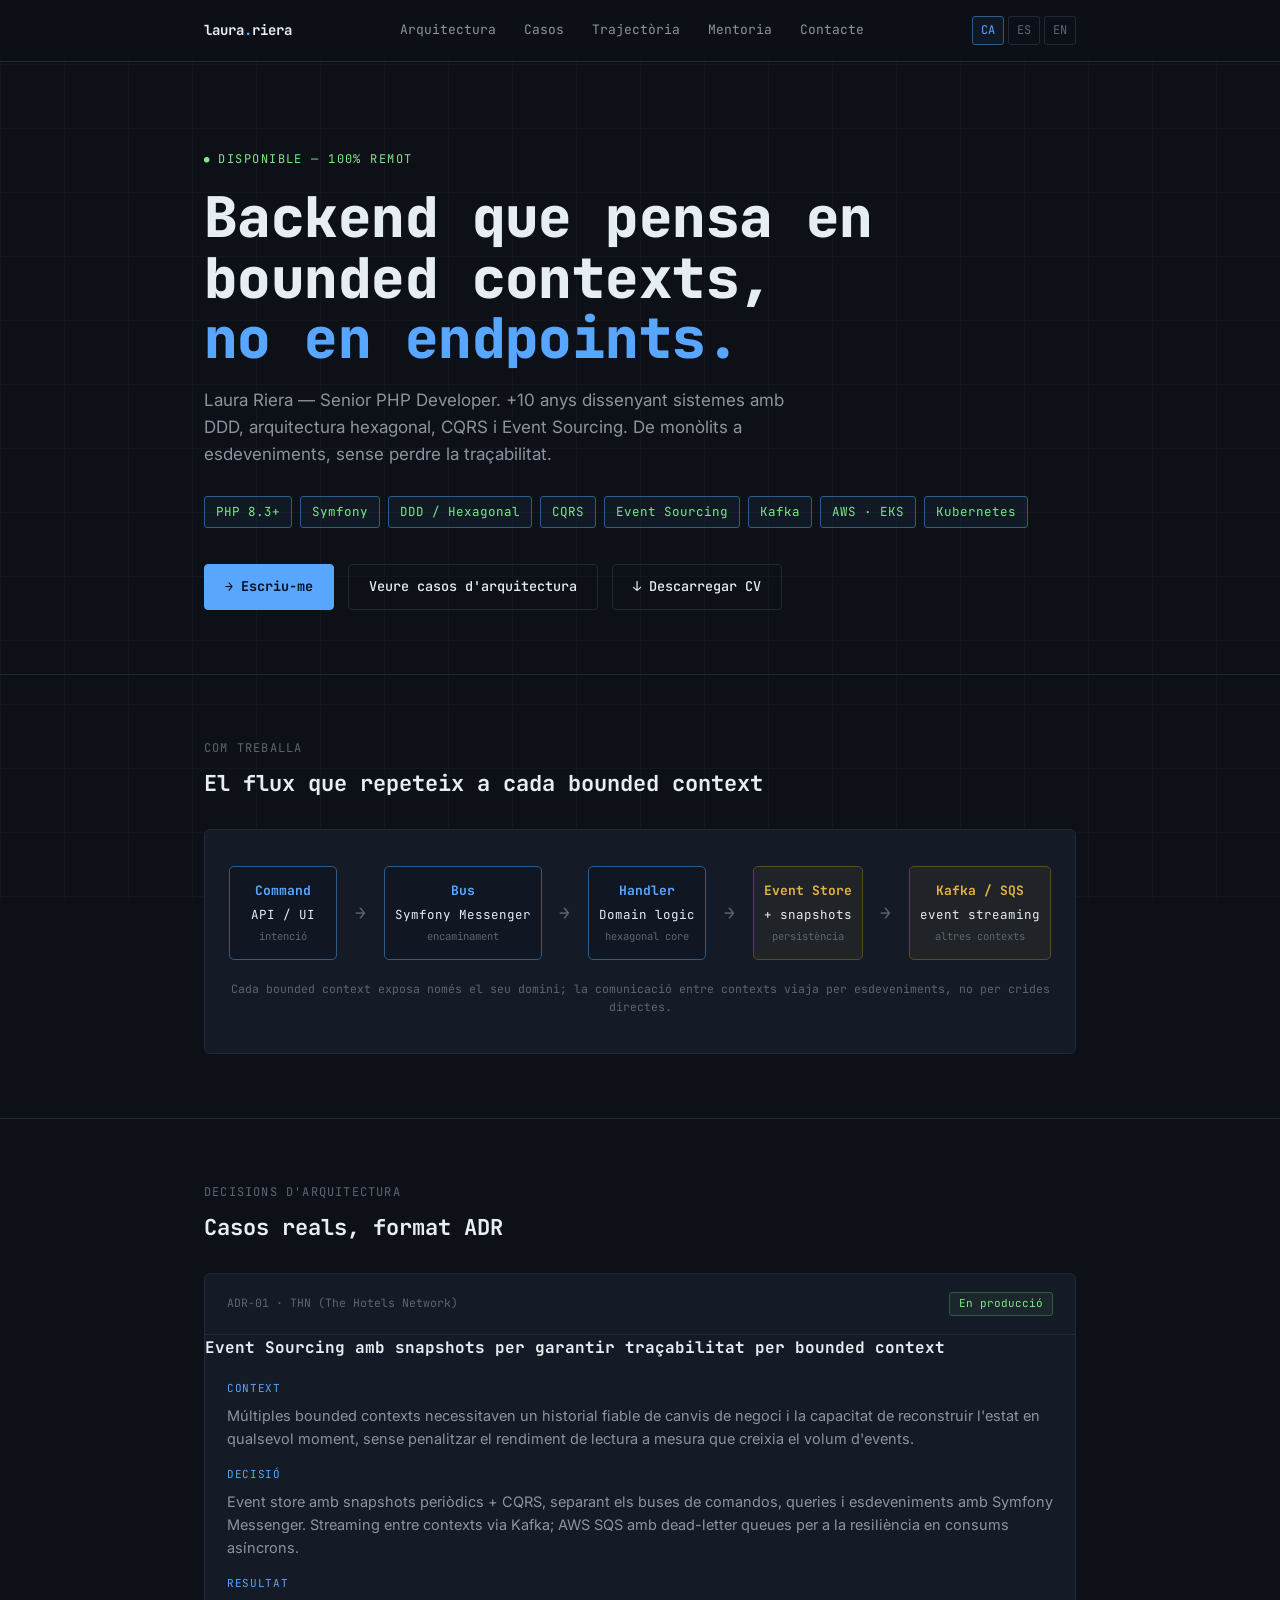
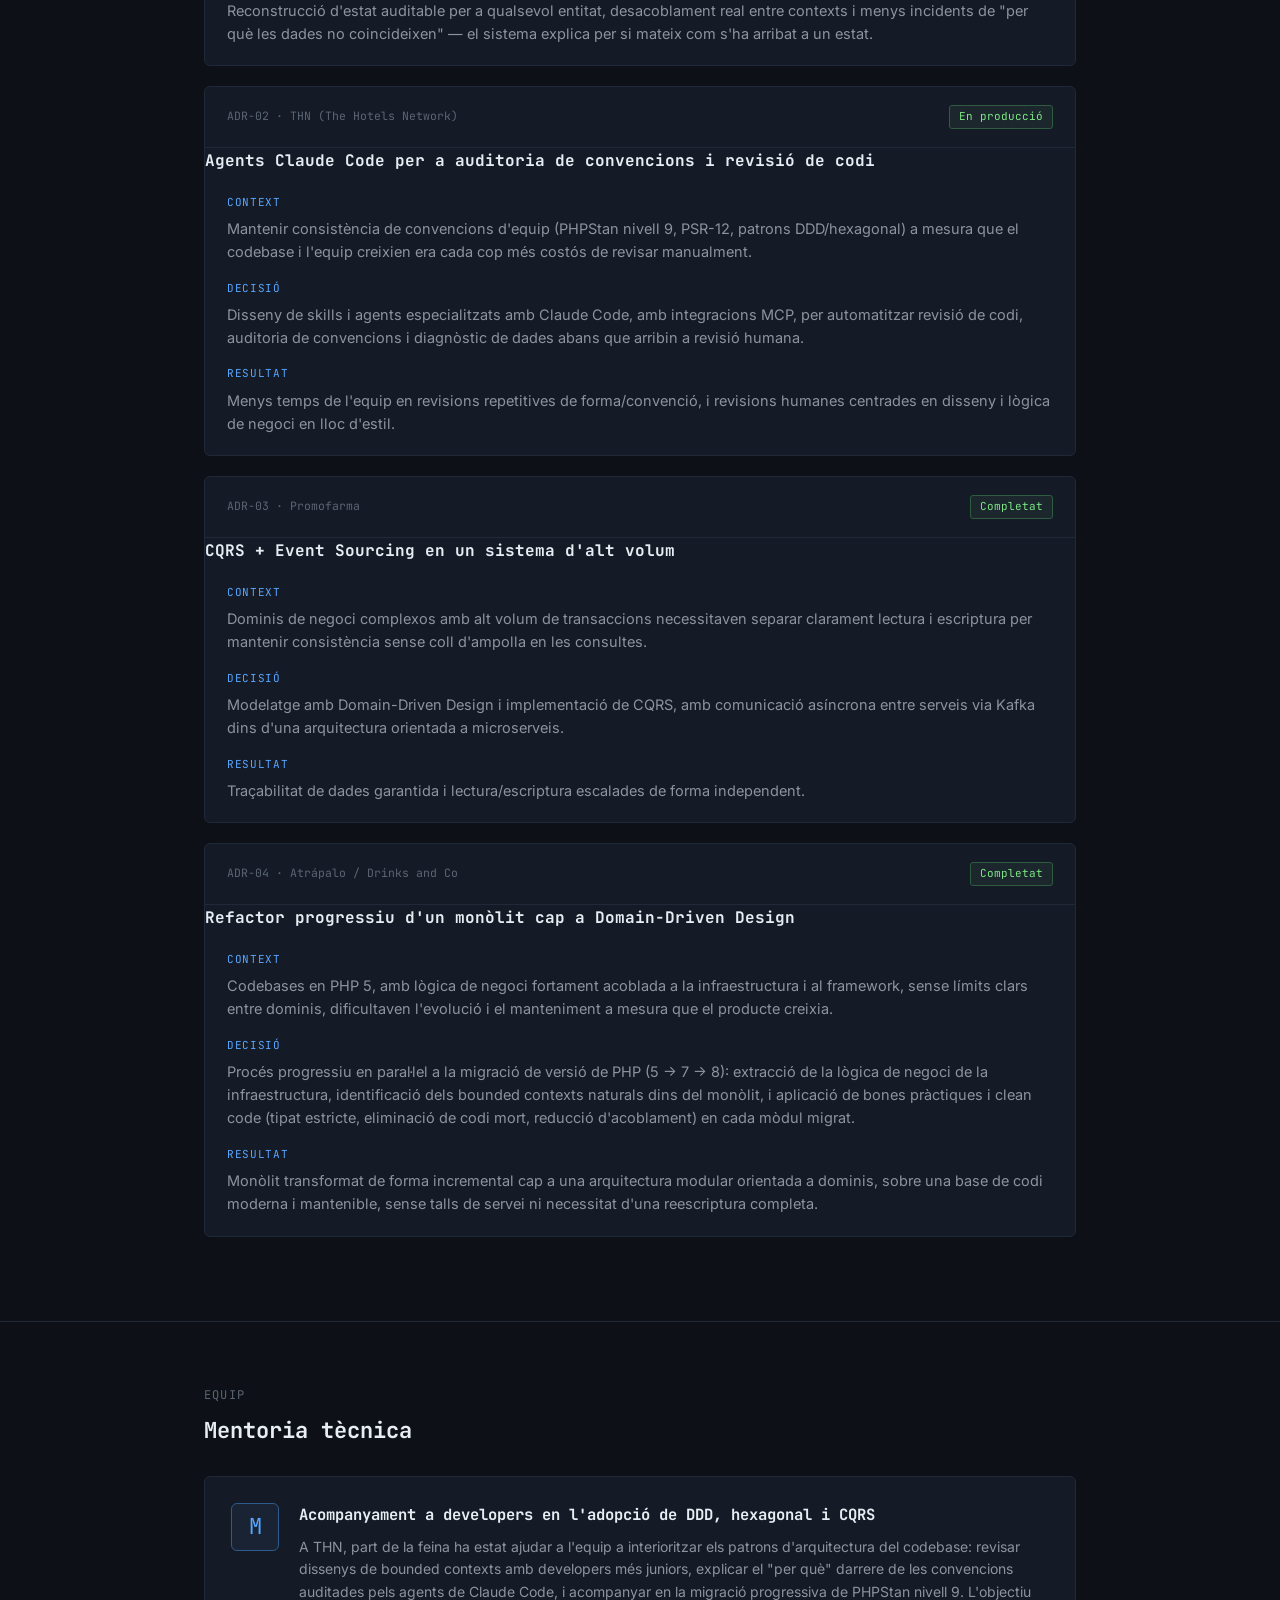
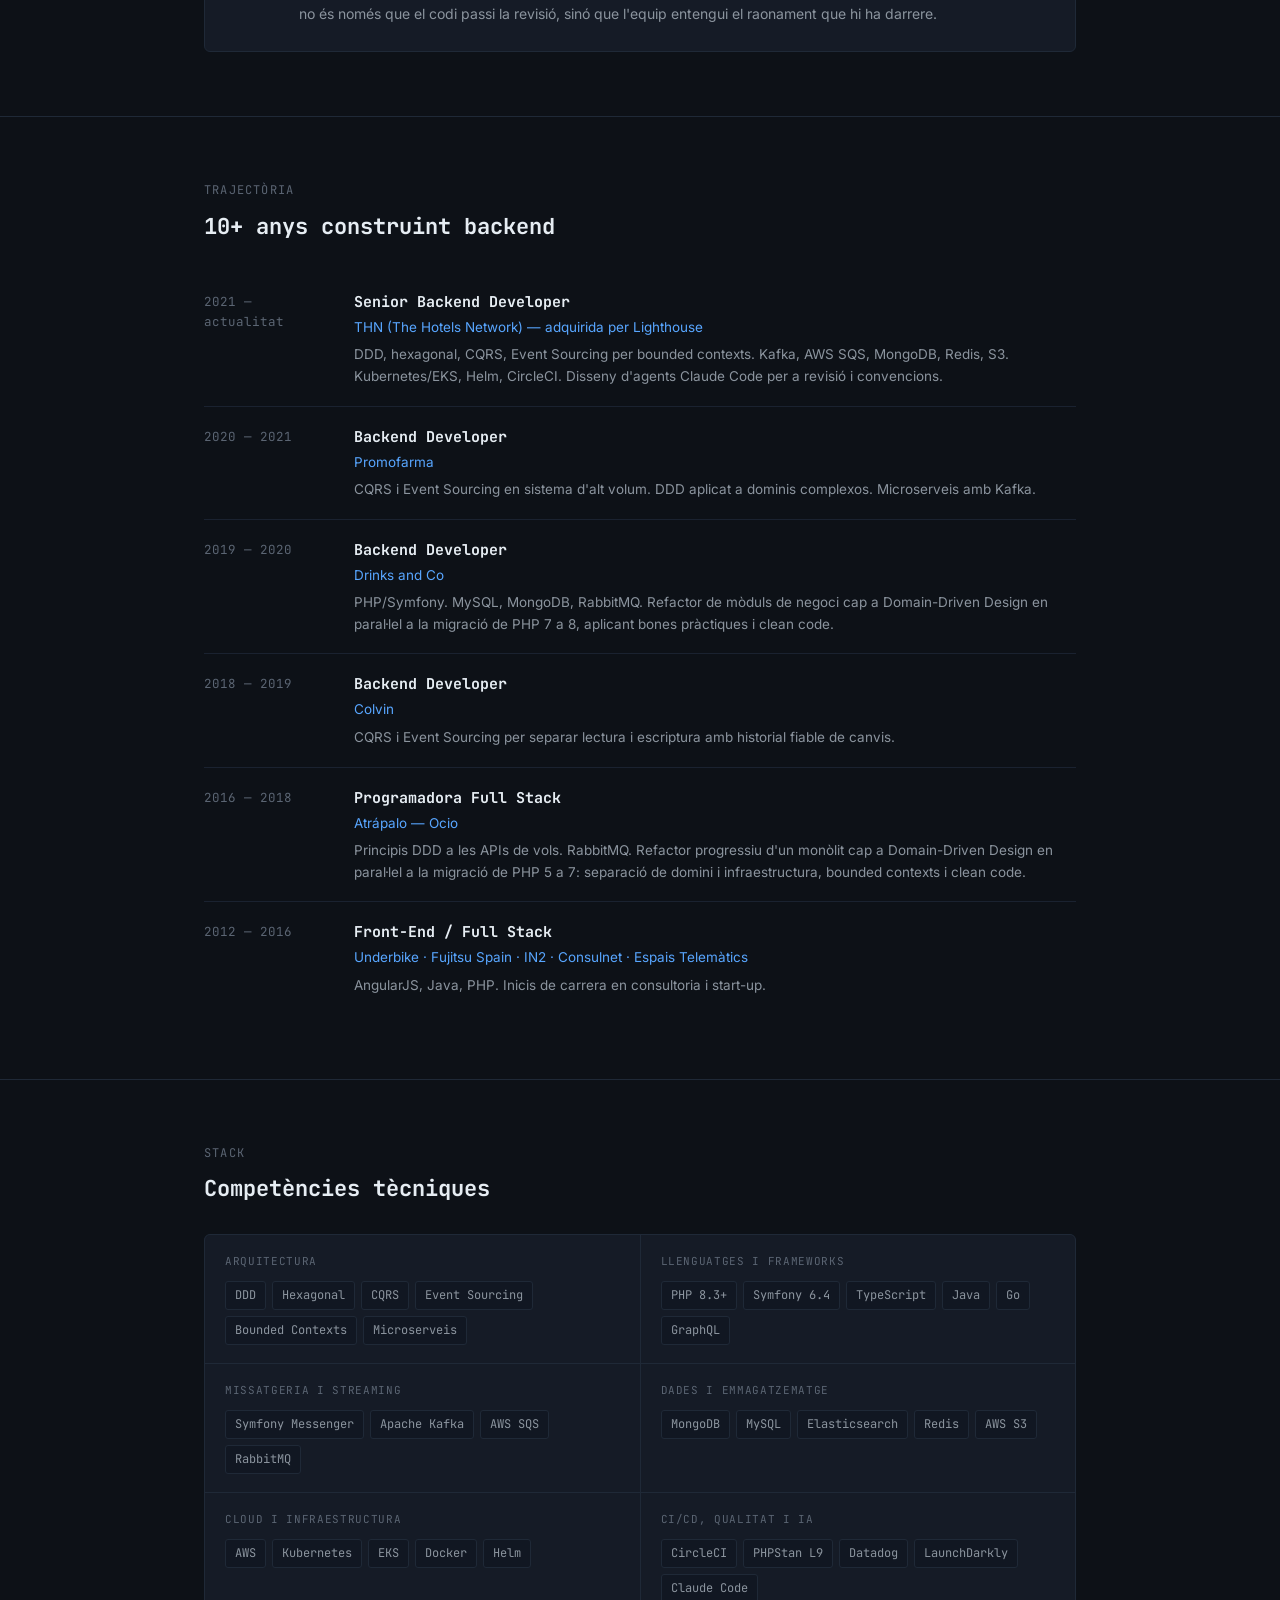
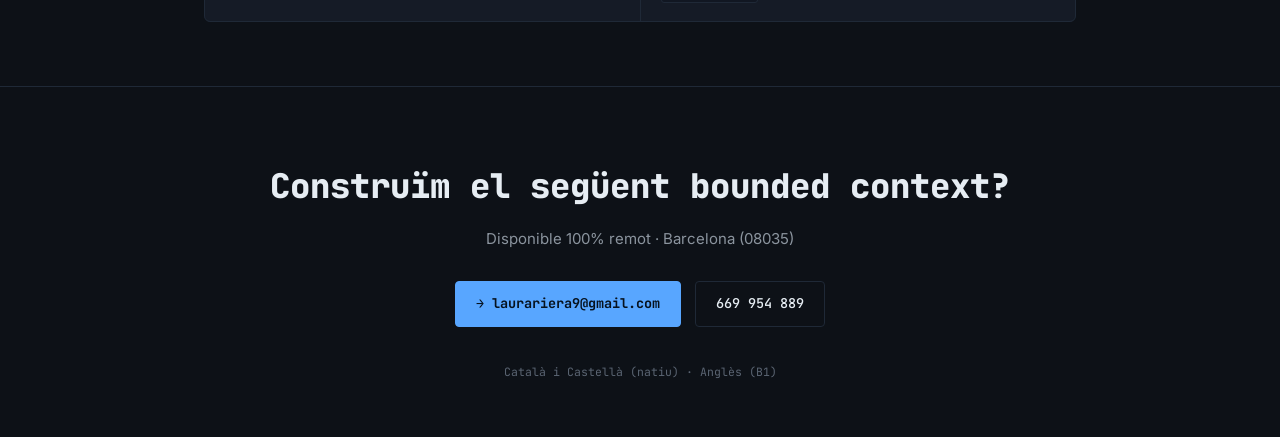
==== ca.html @ b9616c14 "feat(i18n): set English as default language - Add ca.html for the Catalan version - index.html now r" ====
<!DOCTYPE html>
<html lang="ca">
<head>
<meta charset="UTF-8">
<meta name="viewport" content="width=device-width, initial-scale=1.0">
<title>Laura Riera — Senior Backend Developer</title>
<link rel="preconnect" href="https://fonts.googleapis.com">
<link rel="preconnect" href="https://fonts.gstatic.com" crossorigin>
<link href="https://fonts.googleapis.com/css2?family=JetBrains+Mono:wght@400;500;700;800&family=Inter:wght@400;500;600;700&display=swap" rel="stylesheet">
<style>
  :root{
    --bg:#0D1117;
    --bg-raised:#111722;
    --bg-card:#151B26;
    --line:#1F2937;
    --line-soft:#1A2230;
    --text:#E6EDF3;
    --text-dim:#8B949E;
    --text-faint:#5B6573;
    --accent:#58A6FF;
    --accent-dim:#2D5C8C;
    --ok:#7EE787;
    --amber:#E3B341;
    --mono: 'JetBrains Mono', monospace;
    --sans: 'Inter', sans-serif;
  }

  *{box-sizing:border-box; margin:0; padding:0;}
  html{scroll-behavior:smooth;}

  body{
    background:var(--bg);
    color:var(--text);
    font-family:var(--sans);
    line-height:1.6;
    -webkit-font-smoothing:antialiased;
  }

  body::before{
    content:"";
    position:fixed; inset:0;
    background-image:
      linear-gradient(var(--line-soft) 1px, transparent 1px),
      linear-gradient(90deg, var(--line-soft) 1px, transparent 1px);
    background-size: 64px 64px;
    opacity:0.35;
    pointer-events:none;
    z-index:0;
  }

  .wrap{max-width:920px; margin:0 auto; padding:0 24px; position:relative; z-index:1;}

  a{color:var(--accent); text-decoration:none;}
  a:hover{text-decoration:underline;}
  a:focus-visible, button:focus-visible{outline:2px solid var(--accent); outline-offset:3px;}

  /* ---------- NAV ---------- */
  nav{
    position:sticky; top:0; z-index:50;
    background:rgba(13,17,23,0.85);
    backdrop-filter:blur(10px);
    border-bottom:1px solid var(--line);
  }
  nav .wrap{display:flex; align-items:center; justify-content:space-between; padding:16px 24px;}
  .nav-logo{font-family:var(--mono); font-weight:700; font-size:14px; color:var(--text);}
  .nav-logo span{color:var(--accent);}
  .nav-links{display:flex; gap:28px; font-family:var(--mono); font-size:13px; color:var(--text-dim);}
  .nav-links a{color:var(--text-dim);}
  .nav-links a:hover{color:var(--accent); text-decoration:none;}
  @media (max-width:680px){ .nav-links{display:none;} }

  .lang-switch{display:flex; gap:4px; font-family:var(--mono); font-size:12px;}
  .lang-switch a{
    color:var(--text-faint); padding:4px 8px; border:1px solid var(--line); border-radius:3px;
  }
  .lang-switch a.active{color:var(--accent); border-color:var(--accent-dim); background:rgba(88,166,255,0.06);}
  .lang-switch a:hover{color:var(--accent); text-decoration:none;}

  /* ---------- HERO ---------- */
  header.hero{padding:88px 0 64px; border-bottom:1px solid var(--line);}
  .eyebrow{
    font-family:var(--mono); font-size:12px; letter-spacing:0.12em; text-transform:uppercase;
    color:var(--ok); margin-bottom:18px; display:flex; align-items:center; gap:8px;
  }
  .eyebrow::before{content:"●"; font-size:9px; color:var(--ok);}

  h1{
    font-family:var(--mono); font-weight:800; font-size:clamp(34px,5.5vw,56px);
    line-height:1.08; letter-spacing:-0.01em; color:var(--text); margin-bottom:18px;
  }
  h1 .accent{color:var(--accent);}

  .hero-sub{
    font-size:17px; color:var(--text-dim); max-width:620px; margin-bottom:28px;
  }

  .stack-row{display:flex; flex-wrap:wrap; gap:8px; margin-bottom:36px;}
  .tag{
    font-family:var(--mono); font-size:12.5px; color:var(--ok);
    border:1px solid var(--accent-dim); background:rgba(88,166,255,0.06);
    padding:5px 11px; border-radius:3px;
  }

  .hero-actions{display:flex; gap:14px; flex-wrap:wrap;}
  .btn{
    font-family:var(--mono); font-size:13.5px; font-weight:500;
    padding:11px 20px; border-radius:4px; border:1px solid var(--line);
    color:var(--text); display:inline-flex; align-items:center; gap:8px;
  }
  .btn-primary{background:var(--accent); border-color:var(--accent); color:#06121F; font-weight:700;}
  .btn-primary:hover{background:#7CB8FF; text-decoration:none;}
  .btn:not(.btn-primary):hover{border-color:var(--accent); color:var(--accent); text-decoration:none;}

  /* ---------- ARCHITECTURE DIAGRAM ---------- */
  .diagram-section{padding:64px 0; border-bottom:1px solid var(--line);}
  .section-label{
    font-family:var(--mono); font-size:12px; color:var(--text-faint);
    text-transform:uppercase; letter-spacing:0.1em; margin-bottom:8px;
  }
  .section-title{font-family:var(--mono); font-weight:700; font-size:22px; margin-bottom:28px; color:var(--text);}

  .diagram{
    background:var(--bg-card); border:1px solid var(--line); border-radius:6px;
    padding:36px 24px; overflow-x:auto;
  }
  .flow{
    display:flex; align-items:center; gap:0; min-width:680px; justify-content:space-between;
  }
  .node{
    font-family:var(--mono); font-size:12.5px; text-align:center;
    border:1px solid var(--accent-dim); border-radius:5px;
    padding:14px 10px; min-width:108px; background:var(--bg-raised);
    color:var(--text); position:relative;
  }
  .node strong{display:block; color:var(--accent); font-size:13px; margin-bottom:3px;}
  .node small{display:block; color:var(--text-faint); font-size:10.5px; margin-top:3px;}
  .node.event{border-color:#5C4A1E; background:rgba(227,179,65,0.05);}
  .node.event strong{color:var(--amber);}
  .arrow{color:var(--text-faint); font-family:var(--mono); font-size:18px; padding:0 6px; flex-shrink:0;}
  .diagram-caption{
    font-family:var(--mono); font-size:11.5px; color:var(--text-faint); margin-top:20px; text-align:center;
  }

  /* ---------- ADR (case studies) ---------- */
  .adr-section{padding:64px 0; border-bottom:1px solid var(--line);}
  .adr{
    background:var(--bg-card); border:1px solid var(--line); border-radius:6px;
    margin-bottom:20px; overflow:hidden;
  }
  .adr-head{
    padding:18px 22px; border-bottom:1px solid var(--line);
    display:flex; justify-content:space-between; align-items:baseline; gap:16px; flex-wrap:wrap;
  }
  .adr-id{font-family:var(--mono); font-size:11.5px; color:var(--text-faint);}
  .adr-status{
    font-family:var(--mono); font-size:11px; color:var(--ok);
    border:1px solid #2D5C3F; padding:2px 9px; border-radius:3px; background:rgba(126,231,135,0.06);
  }
  .adr-title{font-family:var(--mono); font-weight:700; font-size:16px; color:var(--text); flex:1; min-width:200px;}
  .adr-body{padding:20px 22px;}
  .adr-field{margin-bottom:16px;}
  .adr-field:last-child{margin-bottom:0;}
  .adr-field-label{
    font-family:var(--mono); font-size:11px; color:var(--accent);
    text-transform:uppercase; letter-spacing:0.06em; margin-bottom:6px;
  }
  .adr-field p{font-size:14.5px; color:var(--text-dim);}

  /* ---------- TRAJECTORY / TIMELINE ---------- */
  .timeline-section{padding:64px 0; border-bottom:1px solid var(--line);}
  .tl-item{
    display:grid; grid-template-columns:130px 1fr; gap:20px;
    padding:18px 0; border-bottom:1px solid var(--line-soft);
  }
  .tl-item:last-child{border-bottom:none;}
  .tl-date{font-family:var(--mono); font-size:12.5px; color:var(--text-faint); padding-top:2px;}
  .tl-role{font-family:var(--mono); font-weight:700; font-size:15px; color:var(--text); margin-bottom:3px;}
  .tl-company{font-size:13.5px; color:var(--accent); margin-bottom:6px;}
  .tl-desc{font-size:13.5px; color:var(--text-dim);}

  /* ---------- MENTORING ---------- */
  .mentor-section{padding:64px 0; border-bottom:1px solid var(--line);}
  .mentor-box{
    display:grid; grid-template-columns:auto 1fr; gap:20px;
    background:var(--bg-card); border:1px solid var(--line); border-radius:6px; padding:26px;
  }
  .mentor-icon{
    font-family:var(--mono); font-size:22px; color:var(--accent);
    border:1px solid var(--accent-dim); border-radius:6px; width:48px; height:48px;
    display:flex; align-items:center; justify-content:center; background:rgba(88,166,255,0.06);
  }
  .mentor-box h3{font-family:var(--mono); font-size:15.5px; margin-bottom:8px; color:var(--text);}
  .mentor-box p{font-size:14px; color:var(--text-dim);}

  /* ---------- SKILLS GRID ---------- */
  .skills-section{padding:64px 0; border-bottom:1px solid var(--line);}
  .skills-grid{display:grid; grid-template-columns:repeat(2,1fr); gap:1px; background:var(--line); border:1px solid var(--line); border-radius:6px; overflow:hidden;}
  @media (max-width:680px){.skills-grid{grid-template-columns:1fr;}}
  .skill-cat{background:var(--bg-card); padding:18px 20px;}
  .skill-cat-label{font-family:var(--mono); font-size:11px; color:var(--text-faint); text-transform:uppercase; letter-spacing:0.06em; margin-bottom:10px;}
  .skill-items{display:flex; flex-wrap:wrap; gap:6px;}
  .skill-chip{font-family:var(--mono); font-size:12px; color:var(--text-dim); background:var(--bg-raised); padding:4px 9px; border-radius:3px; border:1px solid var(--line);}

  /* ---------- FOOTER / CONTACT ---------- */
  footer{padding:72px 0 56px; text-align:center;}
  footer h2{font-family:var(--mono); font-weight:800; font-size:clamp(24px,4vw,34px); margin-bottom:14px;}
  footer p{color:var(--text-dim); margin-bottom:30px; font-size:15px;}
  .contact-row{display:flex; justify-content:center; gap:14px; flex-wrap:wrap; margin-bottom:36px;}
  .footer-meta{font-family:var(--mono); font-size:11.5px; color:var(--text-faint);}

  @media (max-width:680px){
    .flow{flex-direction:column; min-width:auto;}
    .arrow{transform:rotate(90deg);}
    .adr-head{flex-direction:column; align-items:flex-start;}
  }
</style>
</head>
<body>

<nav>
  <div class="wrap">
    <div class="nav-logo">laura<span>.</span>riera</div>
    <div class="nav-links">
      <a href="#arquitectura">Arquitectura</a>
      <a href="#casos">Casos</a>
      <a href="#trajectoria">Trajectòria</a>
      <a href="#mentoria">Mentoria</a>
      <a href="#contacte">Contacte</a>
    </div>
    <div class="lang-switch">
      <a href="ca.html" class="active">CA</a>
      <a href="es.html">ES</a>
      <a href="en.html">EN</a>
    </div>
  </div>
</nav>

<header class="hero">
  <div class="wrap">
    <div class="eyebrow">Disponible — 100% remot</div>
    <h1>Backend que pensa en<br>bounded contexts,<br><span class="accent">no en endpoints.</span></h1>
    <p class="hero-sub">Laura Riera — Senior PHP Developer. +10 anys dissenyant sistemes amb DDD, arquitectura hexagonal, CQRS i Event Sourcing. De monòlits a esdeveniments, sense perdre la traçabilitat.</p>
    <div class="stack-row">
      <span class="tag">PHP 8.3+</span>
      <span class="tag">Symfony</span>
      <span class="tag">DDD / Hexagonal</span>
      <span class="tag">CQRS</span>
      <span class="tag">Event Sourcing</span>
      <span class="tag">Kafka</span>
      <span class="tag">AWS · EKS</span>
      <span class="tag">Kubernetes</span>
    </div>
    <div class="hero-actions">
      <a href="mailto:laurariera9@gmail.com" class="btn btn-primary">→ Escriu-me</a>
      <a href="#casos" class="btn">Veure casos d'arquitectura</a>
      <a href="Laura_Riera_CV.pdf" class="btn">↓ Descarregar CV</a>
    </div>
  </div>
</header>

<section class="diagram-section" id="arquitectura">
  <div class="wrap">
    <div class="section-label">Com treballa</div>
    <div class="section-title">El flux que repeteix a cada bounded context</div>
    <div class="diagram">
      <div class="flow">
        <div class="node"><strong>Command</strong>API / UI<small>intenció</small></div>
        <div class="arrow">→</div>
        <div class="node"><strong>Bus</strong>Symfony Messenger<small>encaminament</small></div>
        <div class="arrow">→</div>
        <div class="node"><strong>Handler</strong>Domain logic<small>hexagonal core</small></div>
        <div class="arrow">→</div>
        <div class="node event"><strong>Event Store</strong>+ snapshots<small>persistència</small></div>
        <div class="arrow">→</div>
        <div class="node event"><strong>Kafka / SQS</strong>event streaming<small>altres contexts</small></div>
      </div>
      <div class="diagram-caption">Cada bounded context exposa només el seu domini; la comunicació entre contexts viaja per esdeveniments, no per crides directes.</div>
    </div>
  </div>
</section>

<section class="adr-section" id="casos">
  <div class="wrap">
    <div class="section-label">Decisions d'arquitectura</div>
    <div class="section-title">Casos reals, format ADR</div>

    <div class="adr">
      <div class="adr-head">
        <span class="adr-id">ADR-01 · THN (The Hotels Network)</span>
        <span class="adr-status">En producció</span>
      </div>
      <div class="adr-title">Event Sourcing amb snapshots per garantir traçabilitat per bounded context</div>
      <div class="adr-body">
        <div class="adr-field">
          <div class="adr-field-label">Context</div>
          <p>Múltiples bounded contexts necessitaven un historial fiable de canvis de negoci i la capacitat de reconstruir l'estat en qualsevol moment, sense penalitzar el rendiment de lectura a mesura que creixia el volum d'events.</p>
        </div>
        <div class="adr-field">
          <div class="adr-field-label">Decisió</div>
          <p>Event store amb snapshots periòdics + CQRS, separant els buses de comandos, queries i esdeveniments amb Symfony Messenger. Streaming entre contexts via Kafka; AWS SQS amb dead-letter queues per a la resiliència en consums asíncrons.</p>
        </div>
        <div class="adr-field">
          <div class="adr-field-label">Resultat</div>
          <p>Reconstrucció d'estat auditable per a qualsevol entitat, desacoblament real entre contexts i menys incidents de "per què les dades no coincideixen" — el sistema explica per si mateix com s'ha arribat a un estat.</p>
        </div>
      </div>
    </div>

    <div class="adr">
      <div class="adr-head">
        <span class="adr-id">ADR-02 · THN (The Hotels Network)</span>
        <span class="adr-status">En producció</span>
      </div>
      <div class="adr-title">Agents Claude Code per a auditoria de convencions i revisió de codi</div>
      <div class="adr-body">
        <div class="adr-field">
          <div class="adr-field-label">Context</div>
          <p>Mantenir consistència de convencions d'equip (PHPStan nivell 9, PSR-12, patrons DDD/hexagonal) a mesura que el codebase i l'equip creixien era cada cop més costós de revisar manualment.</p>
        </div>
        <div class="adr-field">
          <div class="adr-field-label">Decisió</div>
          <p>Disseny de skills i agents especialitzats amb Claude Code, amb integracions MCP, per automatitzar revisió de codi, auditoria de convencions i diagnòstic de dades abans que arribin a revisió humana.</p>
        </div>
        <div class="adr-field">
          <div class="adr-field-label">Resultat</div>
          <p>Menys temps de l'equip en revisions repetitives de forma/convenció, i revisions humanes centrades en disseny i lògica de negoci en lloc d'estil.</p>
        </div>
      </div>
    </div>

    <div class="adr">
      <div class="adr-head">
        <span class="adr-id">ADR-03 · Promofarma</span>
        <span class="adr-status">Completat</span>
      </div>
      <div class="adr-title">CQRS + Event Sourcing en un sistema d'alt volum</div>
      <div class="adr-body">
        <div class="adr-field">
          <div class="adr-field-label">Context</div>
          <p>Dominis de negoci complexos amb alt volum de transaccions necessitaven separar clarament lectura i escriptura per mantenir consistència sense coll d'ampolla en les consultes.</p>
        </div>
        <div class="adr-field">
          <div class="adr-field-label">Decisió</div>
          <p>Modelatge amb Domain-Driven Design i implementació de CQRS, amb comunicació asíncrona entre serveis via Kafka dins d'una arquitectura orientada a microserveis.</p>
        </div>
        <div class="adr-field">
          <div class="adr-field-label">Resultat</div>
          <p>Traçabilitat de dades garantida i lectura/escriptura escalades de forma independent.</p>
        </div>
      </div>
    </div>
    <div class="adr">
      <div class="adr-head">
        <span class="adr-id">ADR-04 · Atrápalo / Drinks and Co</span>
        <span class="adr-status">Completat</span>
      </div>
      <div class="adr-title">Refactor progressiu d'un monòlit cap a Domain-Driven Design</div>
      <div class="adr-body">
        <div class="adr-field">
          <div class="adr-field-label">Context</div>
          <p>Codebases en PHP 5, amb lògica de negoci fortament acoblada a la infraestructura i al framework, sense límits clars entre dominis, dificultaven l'evolució i el manteniment a mesura que el producte creixia.</p>
        </div>
        <div class="adr-field">
          <div class="adr-field-label">Decisió</div>
          <p>Procés progressiu en paral·lel a la migració de versió de PHP (5 → 7 → 8): extracció de la lògica de negoci de la infraestructura, identificació dels bounded contexts naturals dins del monòlit, i aplicació de bones pràctiques i clean code (tipat estricte, eliminació de codi mort, reducció d'acoblament) en cada mòdul migrat.</p>
        </div>
        <div class="adr-field">
          <div class="adr-field-label">Resultat</div>
          <p>Monòlit transformat de forma incremental cap a una arquitectura modular orientada a dominis, sobre una base de codi moderna i mantenible, sense talls de servei ni necessitat d'una reescriptura completa.</p>
        </div>
      </div>
    </div>
  </div>
</section>

<section class="mentor-section" id="mentoria">
  <div class="wrap">
    <div class="section-label">Equip</div>
    <div class="section-title">Mentoria tècnica</div>
    <div class="mentor-box">
      <div class="mentor-icon">M</div>
      <div>
        <h3>Acompanyament a developers en l'adopció de DDD, hexagonal i CQRS</h3>
        <p>A THN, part de la feina ha estat ajudar a l'equip a interioritzar els patrons d'arquitectura del codebase: revisar dissenys de bounded contexts amb developers més juniors, explicar el "per què" darrere de les convencions auditades pels agents de Claude Code, i acompanyar en la migració progressiva de PHPStan nivell 9. L'objectiu no és només que el codi passi la revisió, sinó que l'equip entengui el raonament que hi ha darrere.</p>
      </div>
    </div>
  </div>
</section>

<section class="timeline-section" id="trajectoria">
  <div class="wrap">
    <div class="section-label">Trajectòria</div>
    <div class="section-title">10+ anys construint backend</div>

    <div class="tl-item">
      <div class="tl-date">2021 — actualitat</div>
      <div>
        <div class="tl-role">Senior Backend Developer</div>
        <div class="tl-company">THN (The Hotels Network) — adquirida per Lighthouse</div>
        <div class="tl-desc">DDD, hexagonal, CQRS, Event Sourcing per bounded contexts. Kafka, AWS SQS, MongoDB, Redis, S3. Kubernetes/EKS, Helm, CircleCI. Disseny d'agents Claude Code per a revisió i convencions.</div>
      </div>
    </div>
    <div class="tl-item">
      <div class="tl-date">2020 — 2021</div>
      <div>
        <div class="tl-role">Backend Developer</div>
        <div class="tl-company">Promofarma</div>
        <div class="tl-desc">CQRS i Event Sourcing en sistema d'alt volum. DDD aplicat a dominis complexos. Microserveis amb Kafka.</div>
      </div>
    </div>
    <div class="tl-item">
      <div class="tl-date">2019 — 2020</div>
      <div>
        <div class="tl-role">Backend Developer</div>
        <div class="tl-company">Drinks and Co</div>
        <div class="tl-desc">PHP/Symfony. MySQL, MongoDB, RabbitMQ. Refactor de mòduls de negoci cap a Domain-Driven Design en paral·lel a la migració de PHP 7 a 8, aplicant bones pràctiques i clean code.</div>
      </div>
    </div>
    <div class="tl-item">
      <div class="tl-date">2018 — 2019</div>
      <div>
        <div class="tl-role">Backend Developer</div>
        <div class="tl-company">Colvin</div>
        <div class="tl-desc">CQRS i Event Sourcing per separar lectura i escriptura amb historial fiable de canvis.</div>
      </div>
    </div>
    <div class="tl-item">
      <div class="tl-date">2016 — 2018</div>
      <div>
        <div class="tl-role">Programadora Full Stack</div>
        <div class="tl-company">Atrápalo — Ocio</div>
        <div class="tl-desc">Principis DDD a les APIs de vols. RabbitMQ. Refactor progressiu d'un monòlit cap a Domain-Driven Design en paral·lel a la migració de PHP 5 a 7: separació de domini i infraestructura, bounded contexts i clean code.</div>
      </div>
    </div>
    <div class="tl-item">
      <div class="tl-date">2012 — 2016</div>
      <div>
        <div class="tl-role">Front-End / Full Stack</div>
        <div class="tl-company">Underbike · Fujitsu Spain · IN2 · Consulnet · Espais Telemàtics</div>
        <div class="tl-desc">AngularJS, Java, PHP. Inicis de carrera en consultoria i start-up.</div>
      </div>
    </div>
  </div>
</section>

<section class="skills-section">
  <div class="wrap">
    <div class="section-label">Stack</div>
    <div class="section-title">Competències tècniques</div>
    <div class="skills-grid">
      <div class="skill-cat">
        <div class="skill-cat-label">Arquitectura</div>
        <div class="skill-items">
          <span class="skill-chip">DDD</span><span class="skill-chip">Hexagonal</span><span class="skill-chip">CQRS</span><span class="skill-chip">Event Sourcing</span><span class="skill-chip">Bounded Contexts</span><span class="skill-chip">Microserveis</span>
        </div>
      </div>
      <div class="skill-cat">
        <div class="skill-cat-label">Llenguatges i frameworks</div>
        <div class="skill-items">
          <span class="skill-chip">PHP 8.3+</span><span class="skill-chip">Symfony 6.4</span><span class="skill-chip">TypeScript</span><span class="skill-chip">Java</span><span class="skill-chip">Go</span><span class="skill-chip">GraphQL</span>
        </div>
      </div>
      <div class="skill-cat">
        <div class="skill-cat-label">Missatgeria i streaming</div>
        <div class="skill-items">
          <span class="skill-chip">Symfony Messenger</span><span class="skill-chip">Apache Kafka</span><span class="skill-chip">AWS SQS</span><span class="skill-chip">RabbitMQ</span>
        </div>
      </div>
      <div class="skill-cat">
        <div class="skill-cat-label">Dades i emmagatzematge</div>
        <div class="skill-items">
          <span class="skill-chip">MongoDB</span><span class="skill-chip">MySQL</span><span class="skill-chip">Elasticsearch</span><span class="skill-chip">Redis</span><span class="skill-chip">AWS S3</span>
        </div>
      </div>
      <div class="skill-cat">
        <div class="skill-cat-label">Cloud i infraestructura</div>
        <div class="skill-items">
          <span class="skill-chip">AWS</span><span class="skill-chip">Kubernetes</span><span class="skill-chip">EKS</span><span class="skill-chip">Docker</span><span class="skill-chip">Helm</span>
        </div>
      </div>
      <div class="skill-cat">
        <div class="skill-cat-label">CI/CD, qualitat i IA</div>
        <div class="skill-items">
          <span class="skill-chip">CircleCI</span><span class="skill-chip">PHPStan L9</span><span class="skill-chip">Datadog</span><span class="skill-chip">LaunchDarkly</span><span class="skill-chip">Claude Code</span>
        </div>
      </div>
    </div>
  </div>
</section>

<footer id="contacte">
  <div class="wrap">
    <h2>Construïm el següent bounded context?</h2>
    <p>Disponible 100% remot · Barcelona (08035)</p>
    <div class="contact-row">
      <a href="mailto:laurariera9@gmail.com" class="btn btn-primary">→ laurariera9@gmail.com</a>
      <a href="tel:669954889" class="btn">669 954 889</a>
    </div>
    <div class="footer-meta">Català i Castellà (natiu) · Anglès (B1)</div>
  </div>
</footer>

</body>
</html>
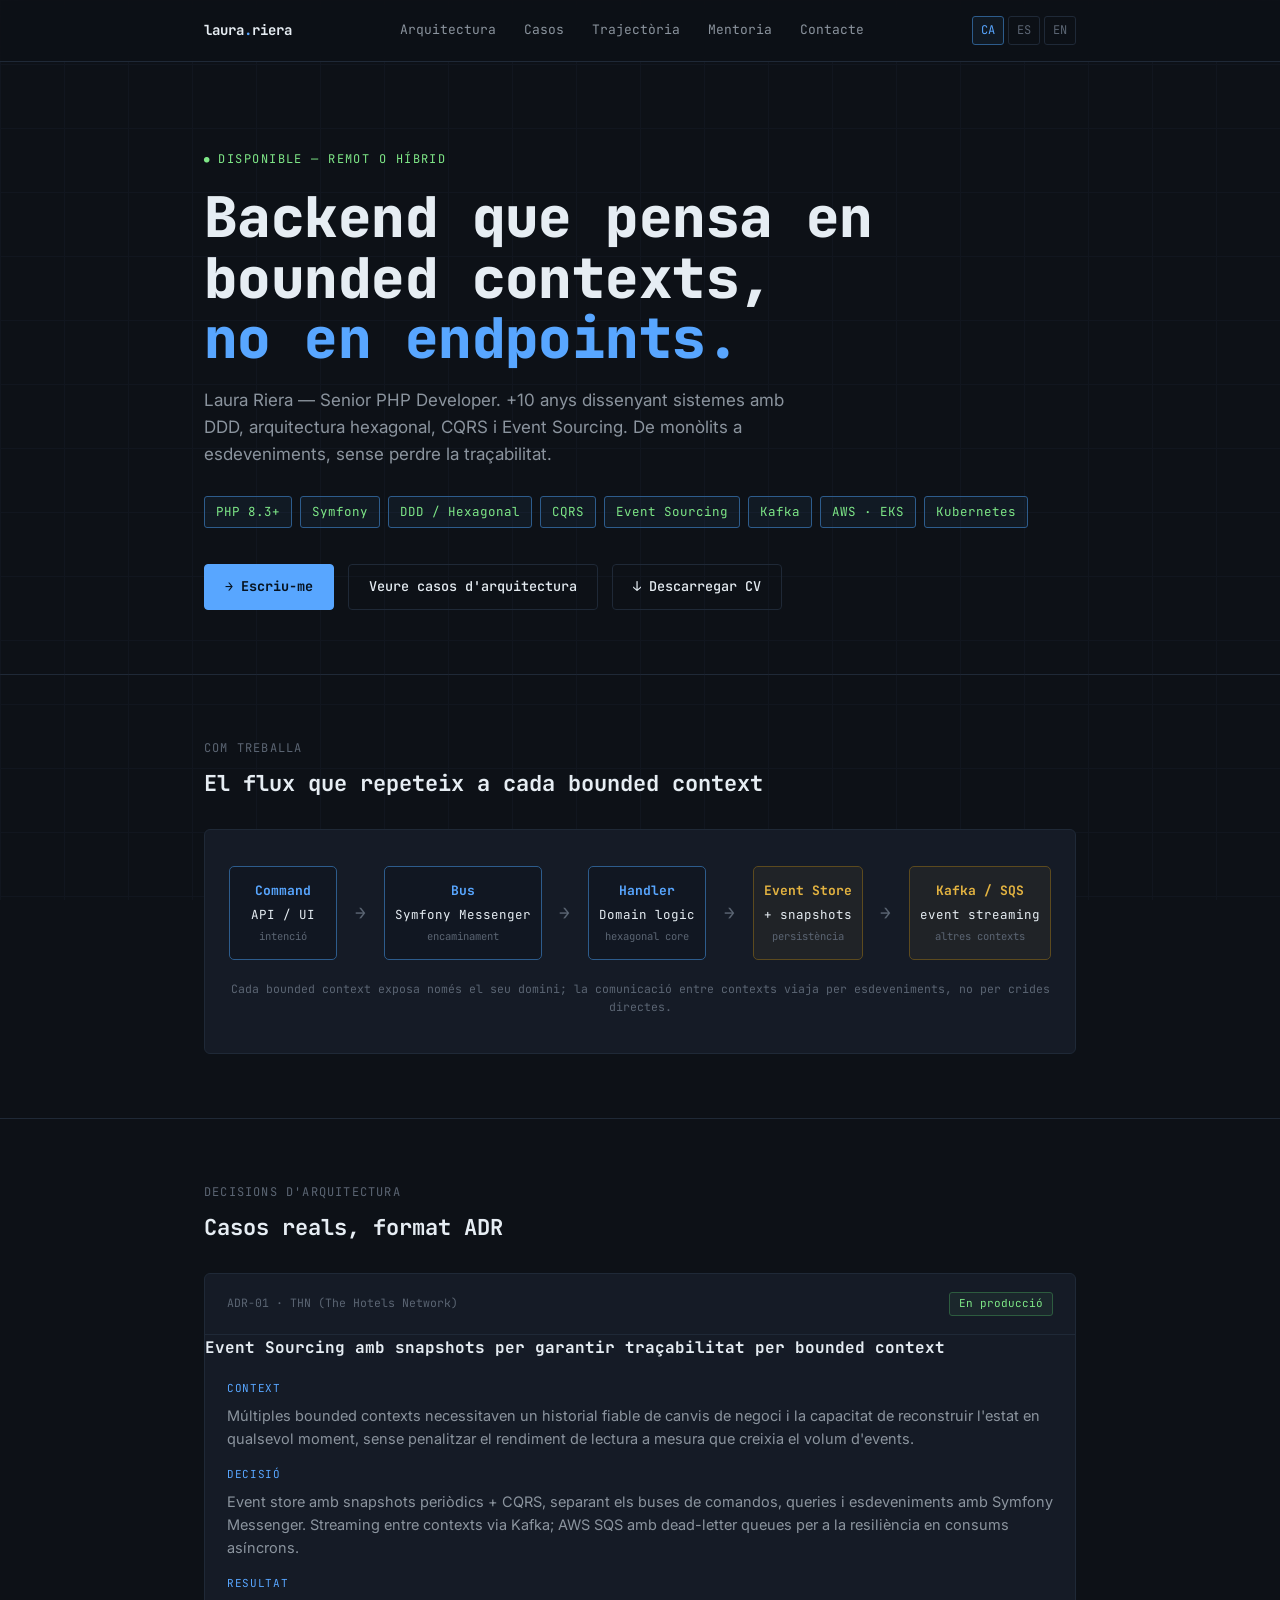
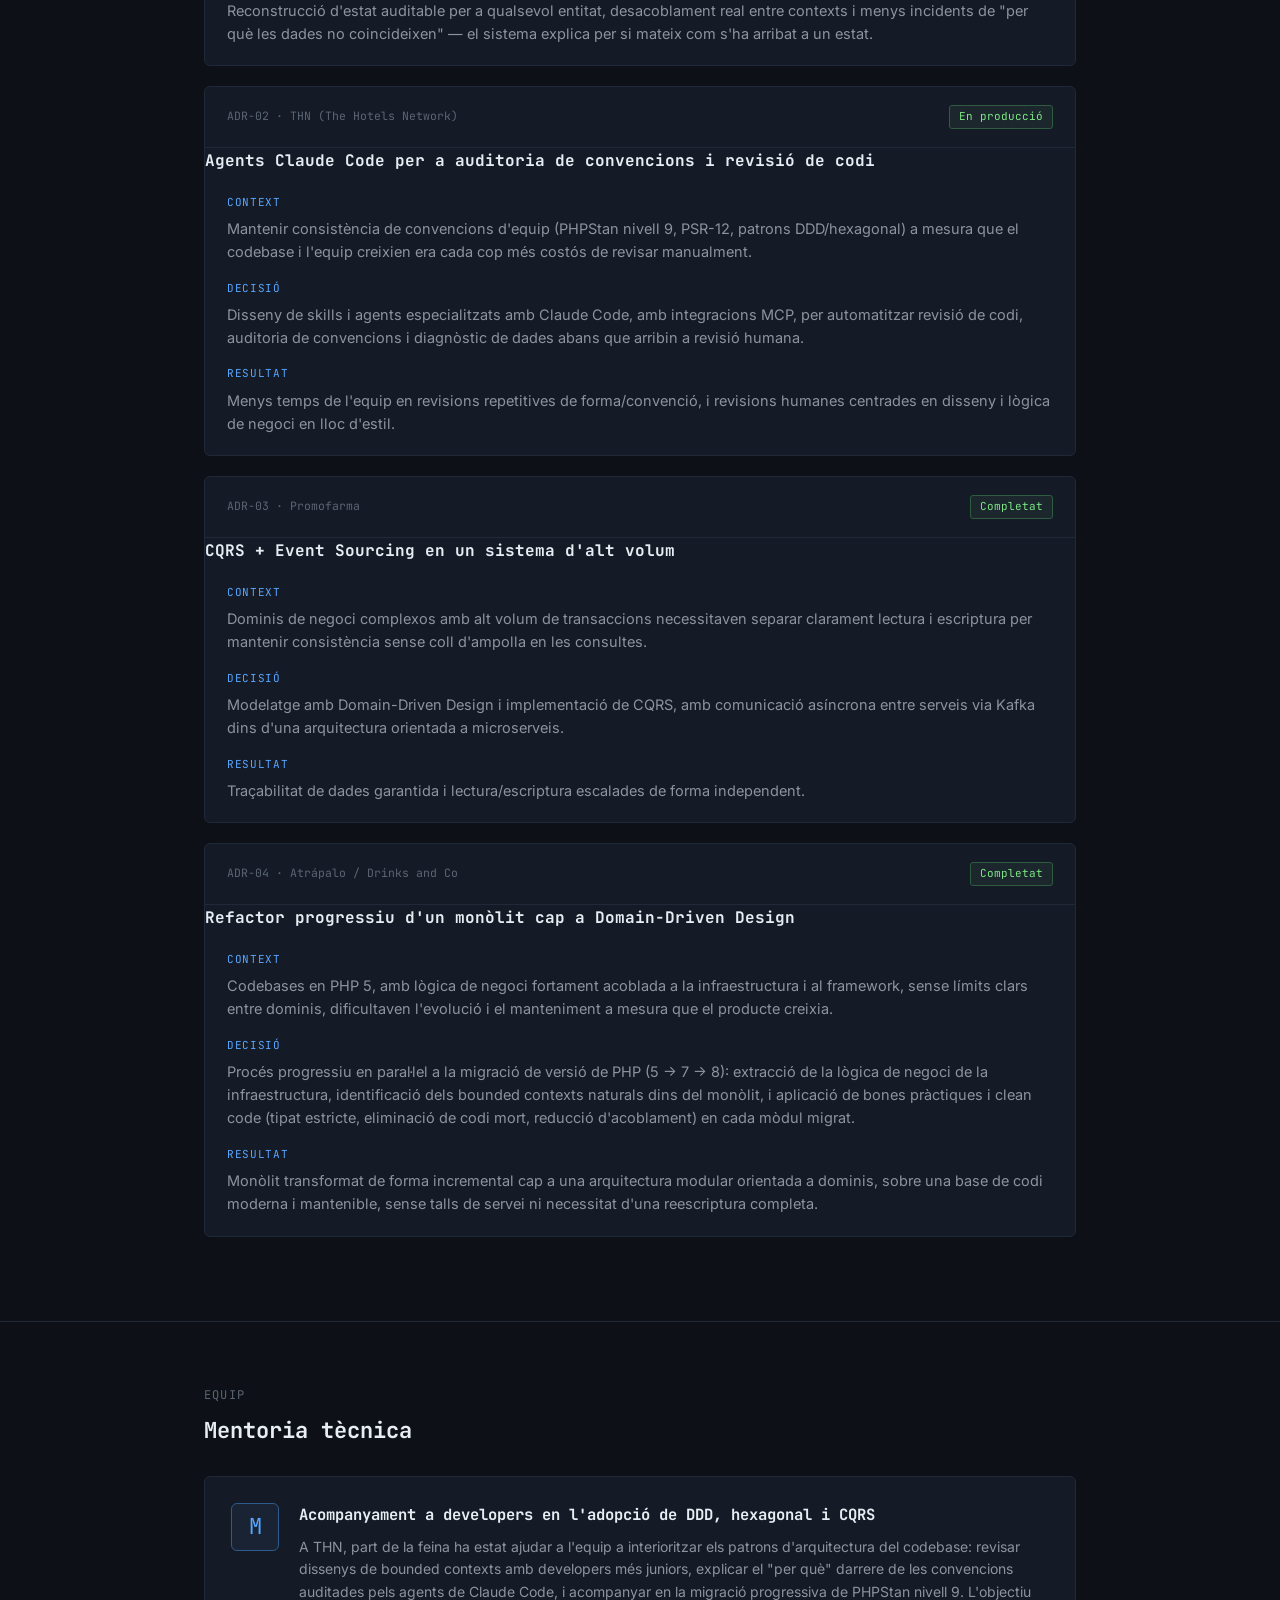
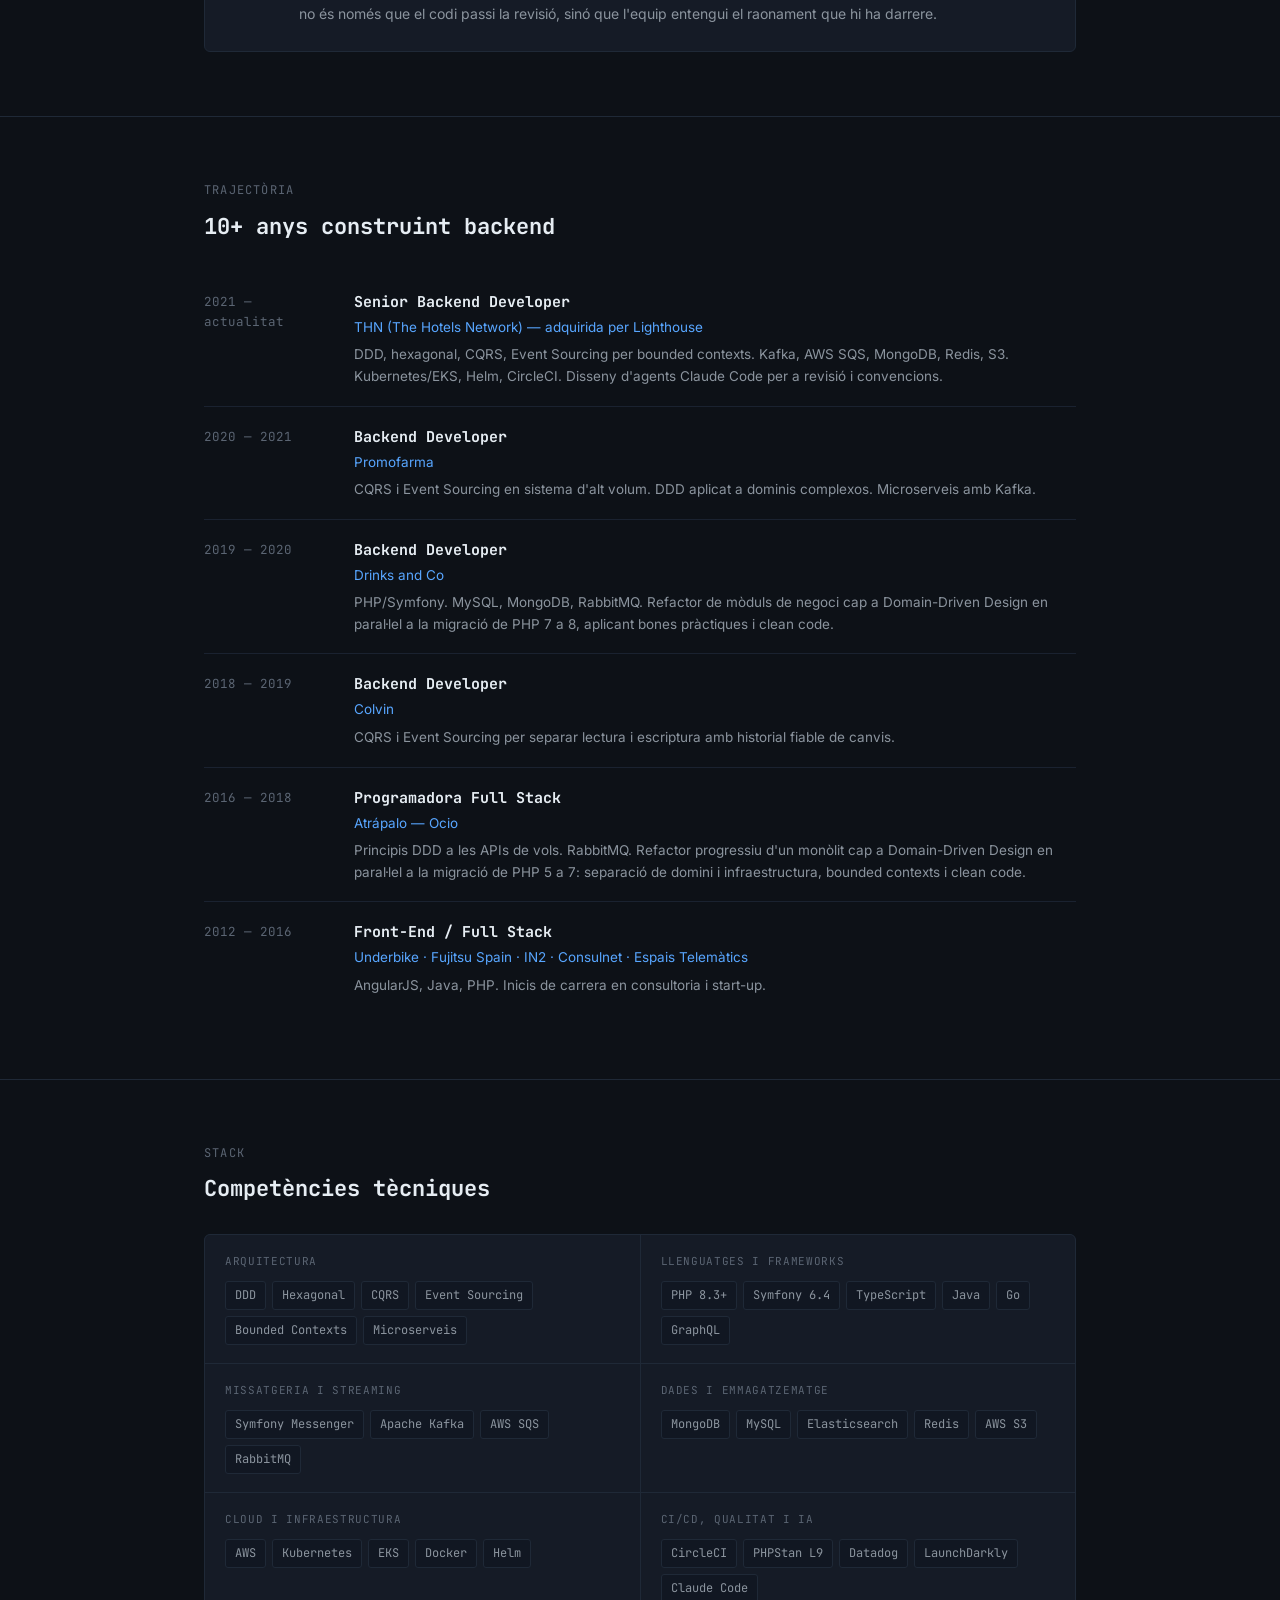
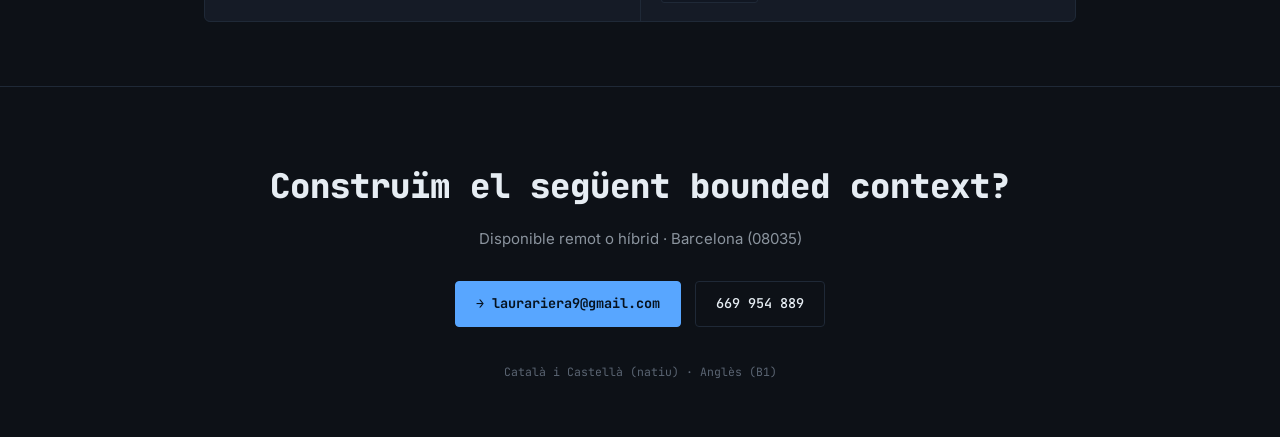
==== commit 83fd5eeb: "feat(html): add hybrid option" ====
--- a/ca.html
+++ b/ca.html
@@ -237,7 +237,7 @@
 
 <header class="hero">
   <div class="wrap">
-    <div class="eyebrow">Disponible — 100% remot</div>
+    <div class="eyebrow">Disponible — Remot o híbrid</div>
     <h1>Backend que pensa en<br>bounded contexts,<br><span class="accent">no en endpoints.</span></h1>
     <p class="hero-sub">Laura Riera — Senior PHP Developer. +10 anys dissenyant sistemes amb DDD, arquitectura hexagonal, CQRS i Event Sourcing. De monòlits a esdeveniments, sense perdre la traçabilitat.</p>
     <div class="stack-row">
@@ -491,7 +491,7 @@
 <footer id="contacte">
   <div class="wrap">
     <h2>Construïm el següent bounded context?</h2>
-    <p>Disponible 100% remot · Barcelona (08035)</p>
+    <p>Disponible remot o híbrid · Barcelona (08035)</p>
     <div class="contact-row">
       <a href="mailto:laurariera9@gmail.com" class="btn btn-primary">→ laurariera9@gmail.com</a>
       <a href="tel:669954889" class="btn">669 954 889</a>
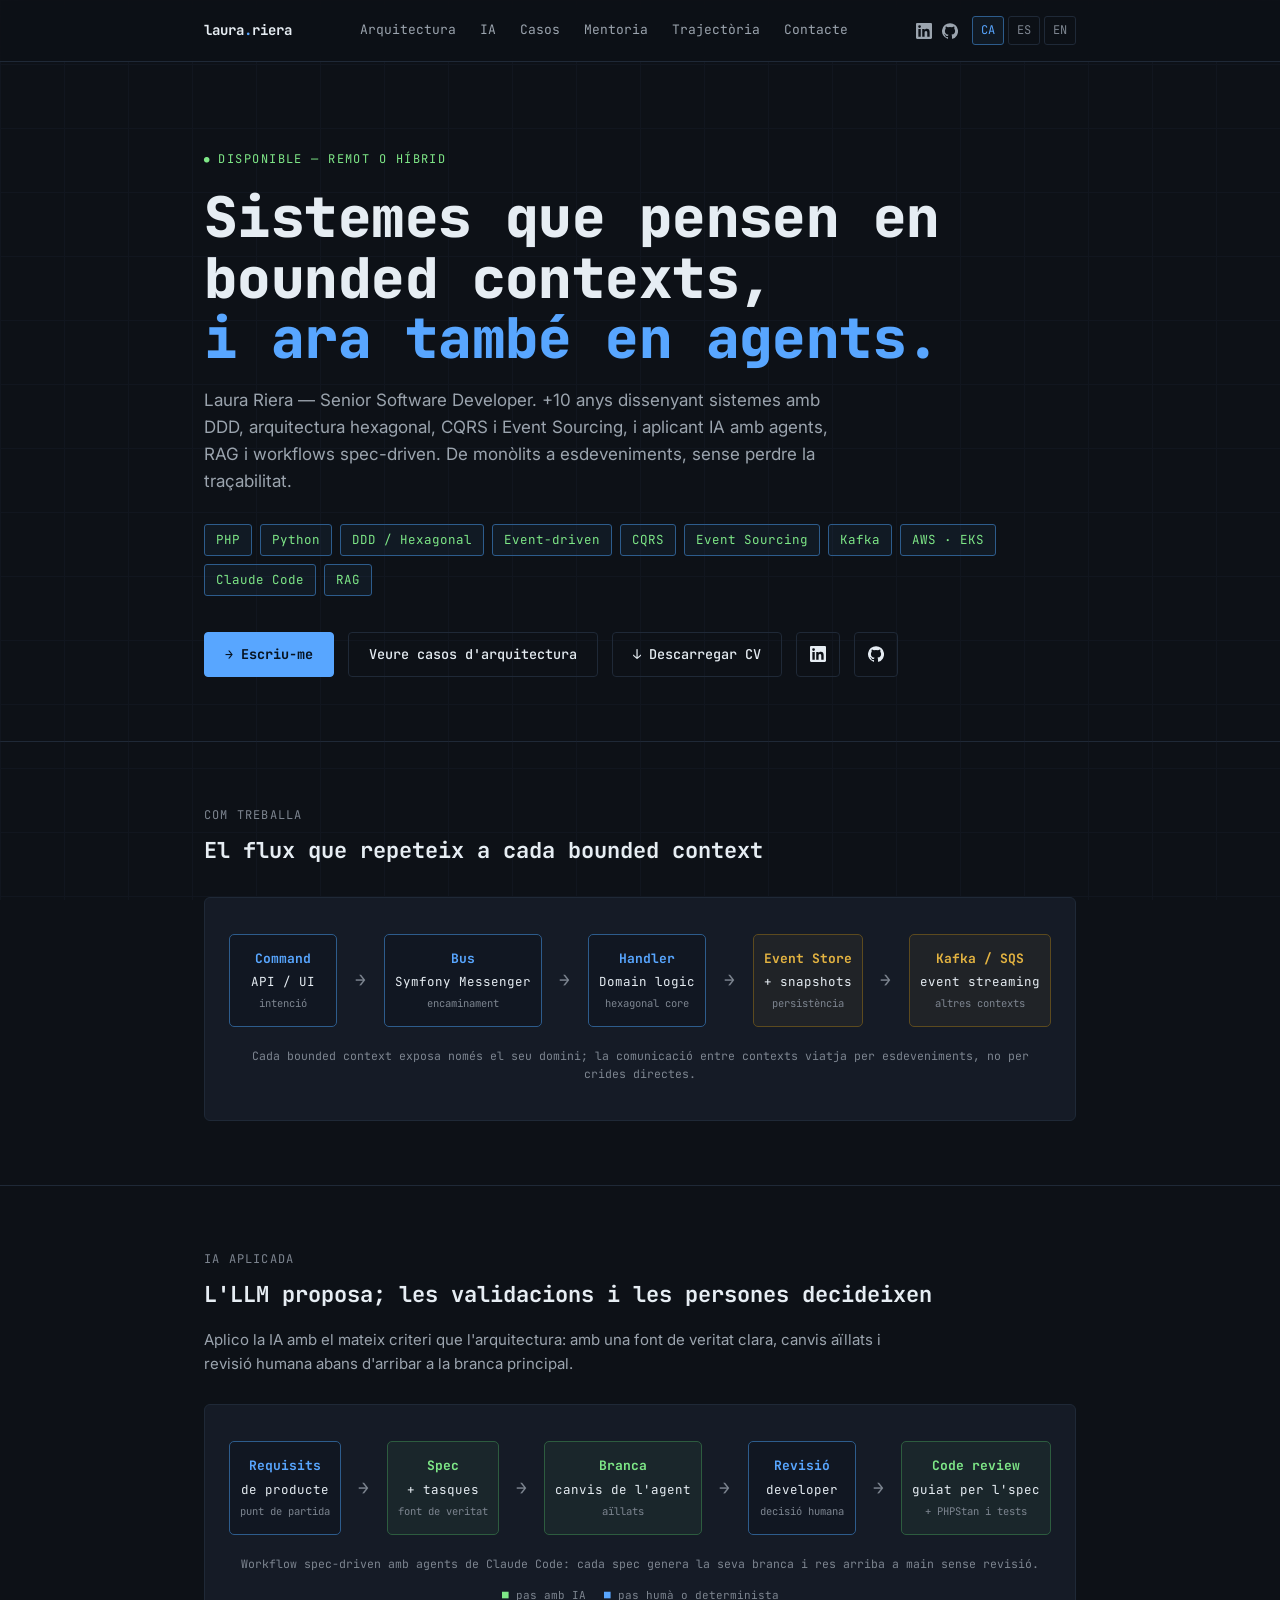
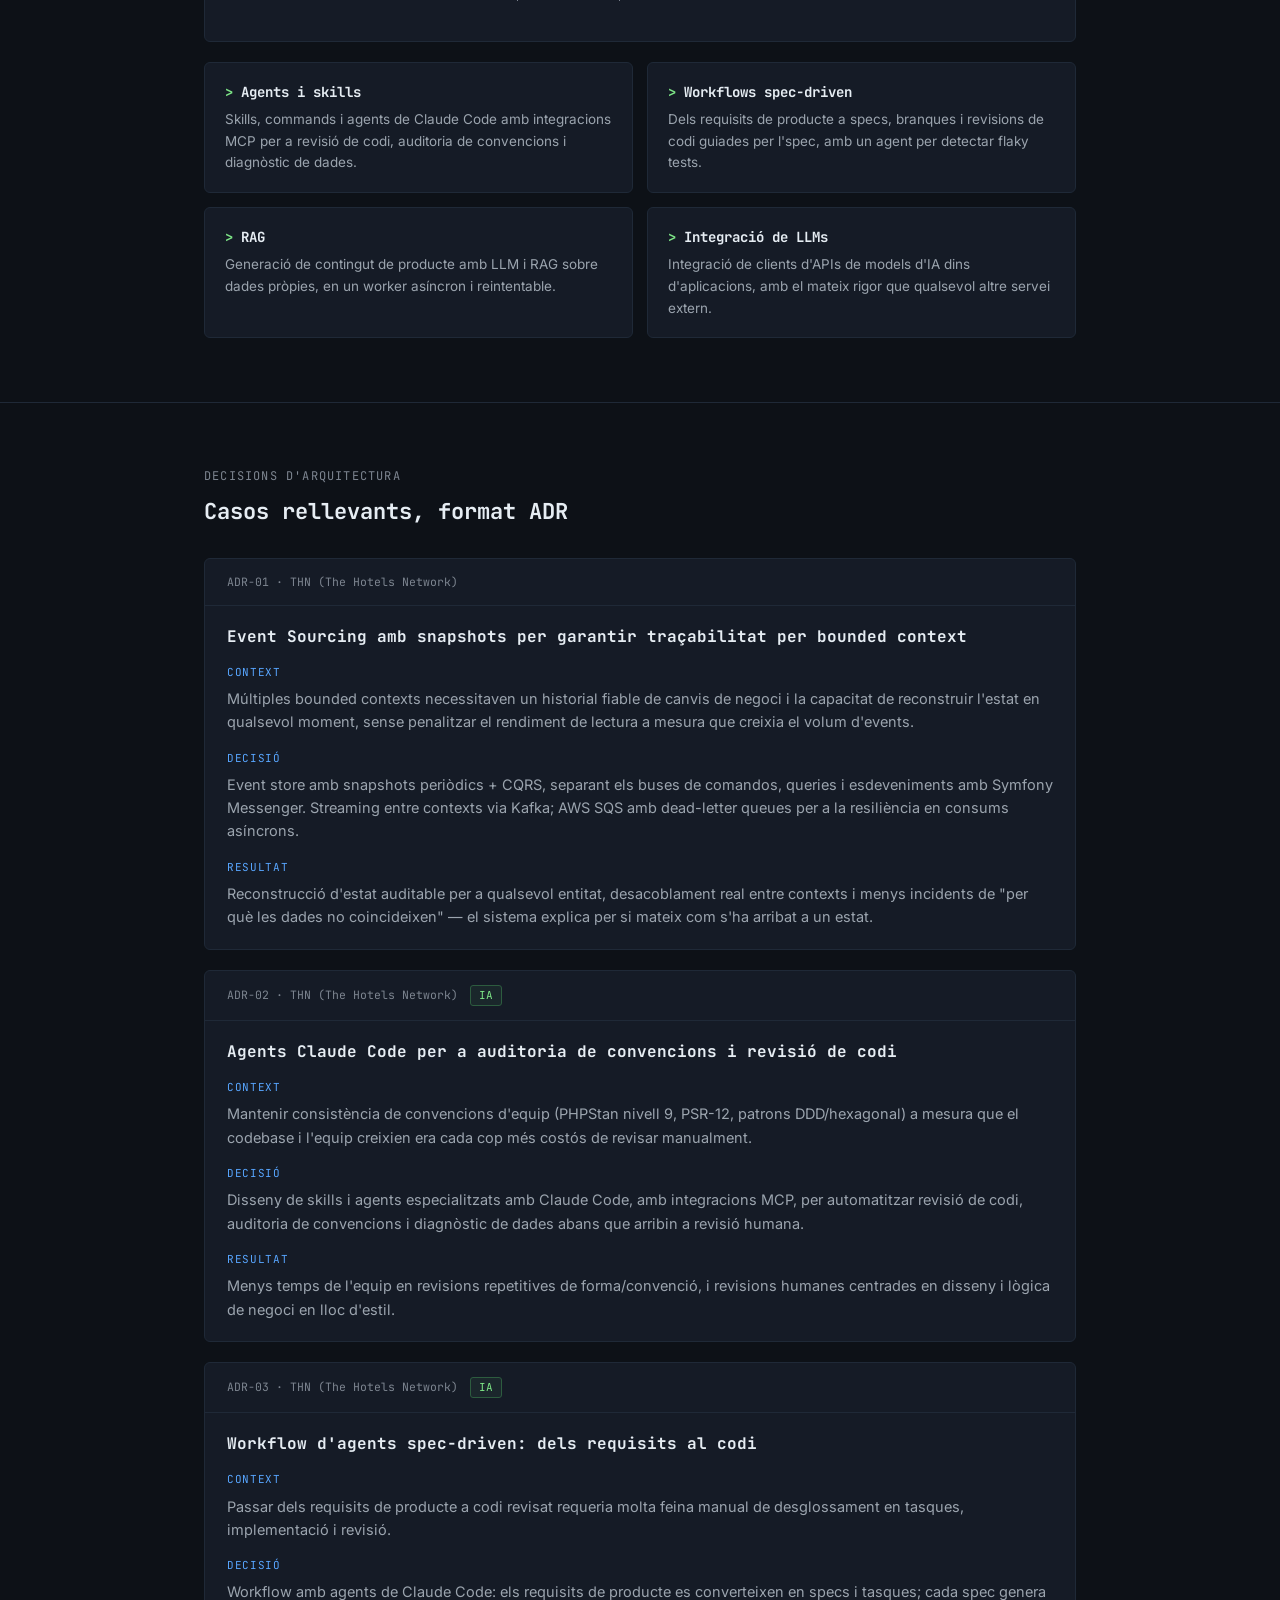
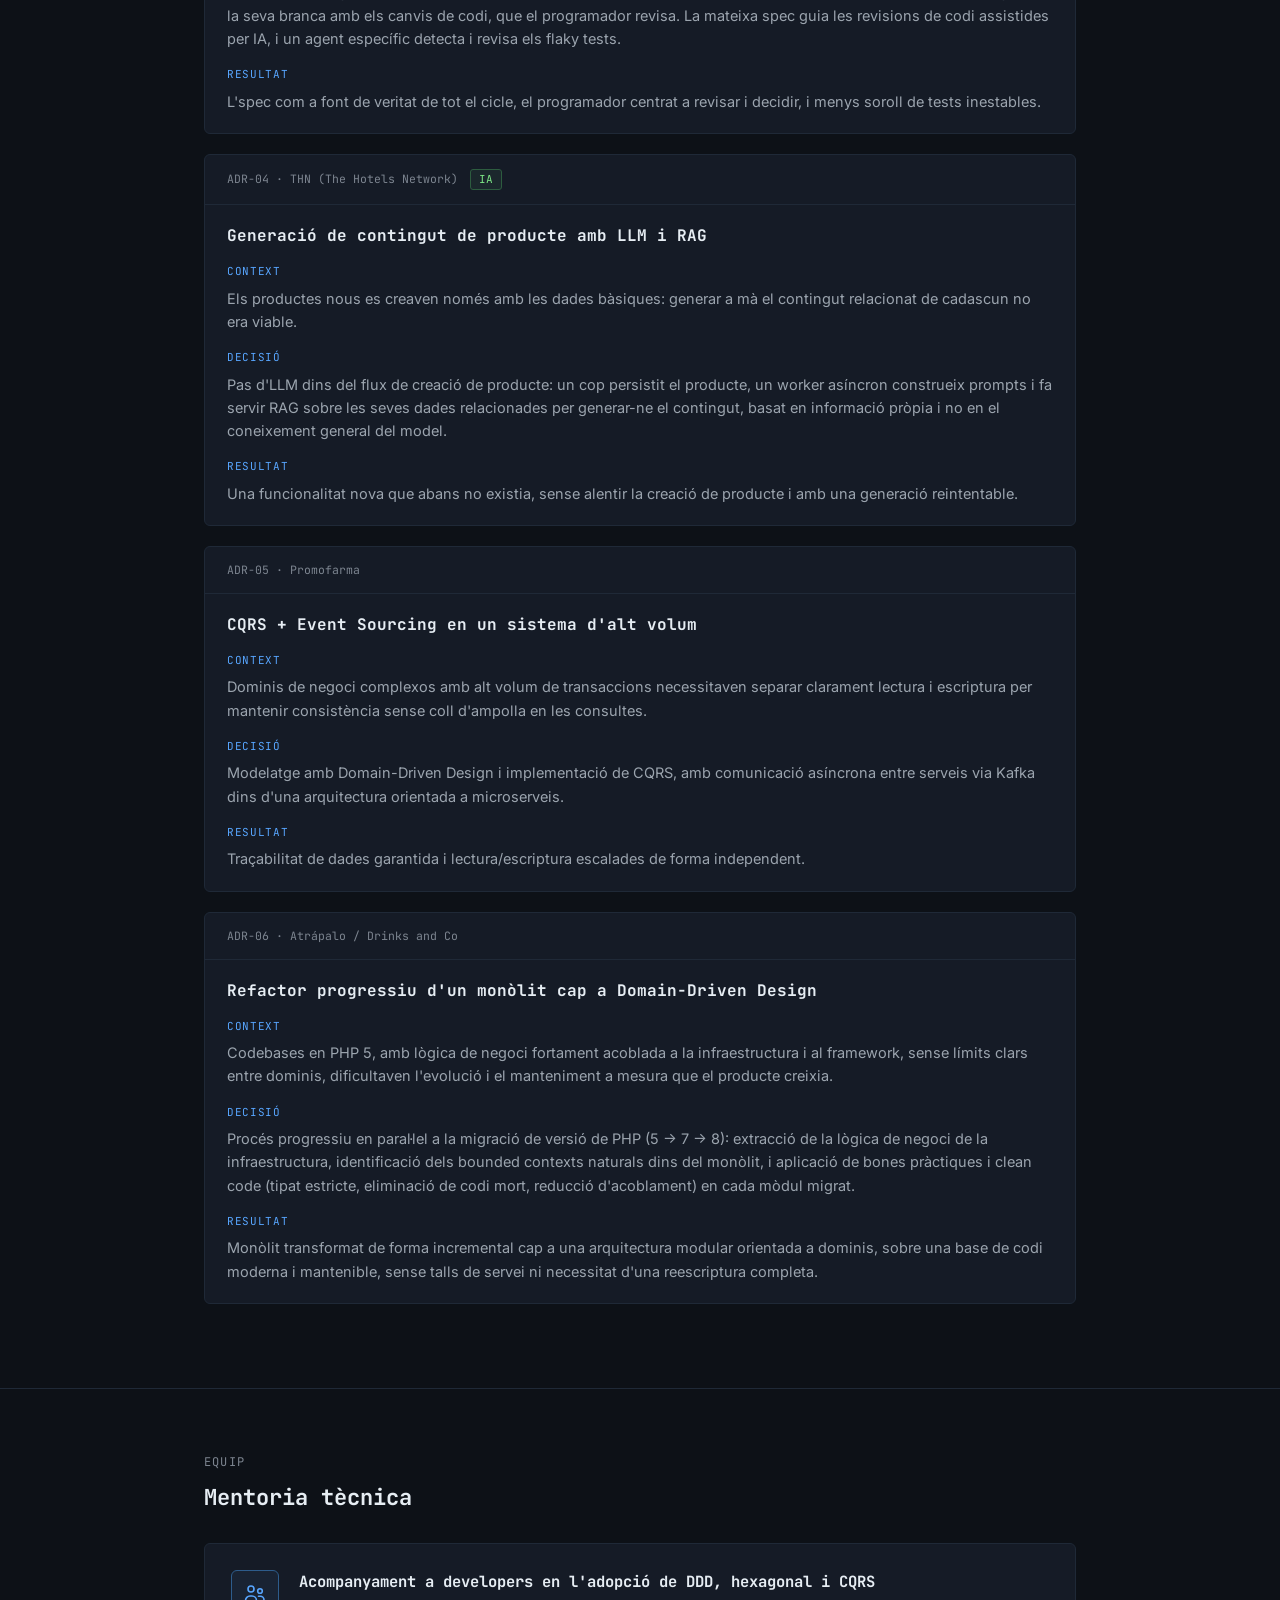
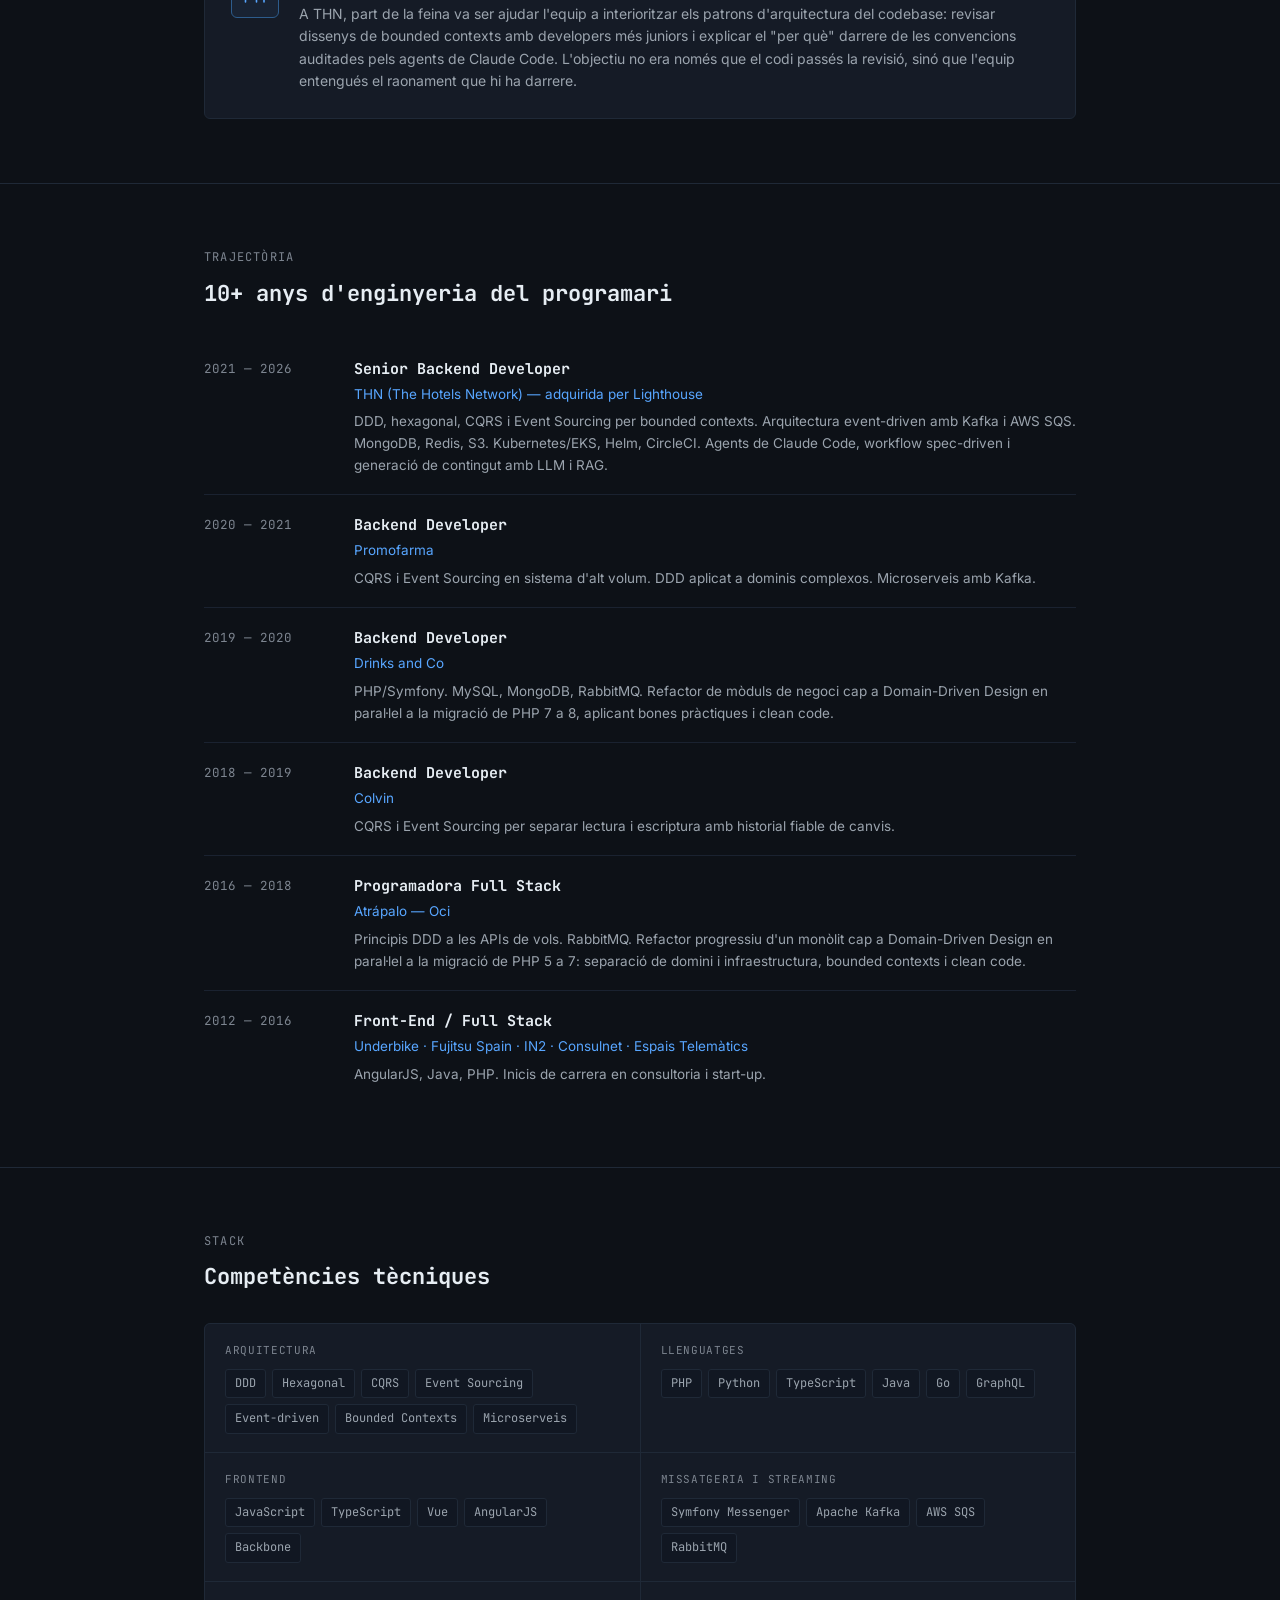
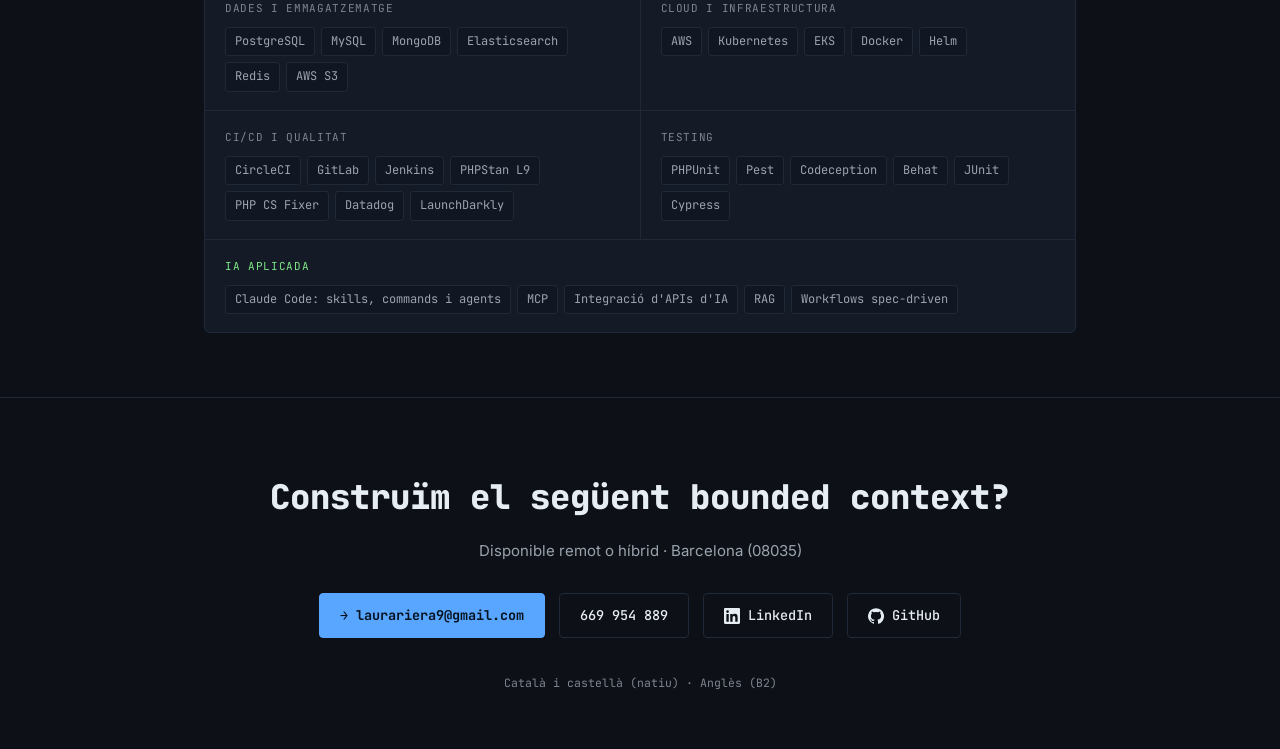
==== commit 5290b716: "feat(ia): add new info" ====
--- a/ca.html
+++ b/ca.html
@@ -3,234 +3,34 @@
 <head>
 <meta charset="UTF-8">
 <meta name="viewport" content="width=device-width, initial-scale=1.0">
-<title>Laura Riera — Senior Backend Developer</title>
+<title>Laura Riera — Senior Software Developer</title>
+<meta name="description" content="Laura Riera, Senior Software Developer a Barcelona. Arquitectura backend (DDD, event-driven, CQRS, Event Sourcing) i IA aplicada: agents, RAG i workflows spec-driven.">
+<link rel="canonical" href="https://laurabcn.github.io/laura.riera/ca.html">
+<link rel="alternate" hreflang="ca" href="https://laurabcn.github.io/laura.riera/ca.html"><link rel="alternate" hreflang="es" href="https://laurabcn.github.io/laura.riera/es.html"><link rel="alternate" hreflang="en" href="https://laurabcn.github.io/laura.riera/en.html">
+<meta property="og:type" content="website">
+<meta property="og:title" content="Laura Riera — Senior Software Developer">
+<meta property="og:description" content="Laura Riera, Senior Software Developer a Barcelona. Arquitectura backend (DDD, event-driven, CQRS, Event Sourcing) i IA aplicada: agents, RAG i workflows spec-driven.">
+<meta property="og:url" content="https://laurabcn.github.io/laura.riera/ca.html">
+<meta property="og:locale" content="ca_ES">
+<meta name="twitter:card" content="summary">
+<link rel="icon" href="favicon.svg" type="image/svg+xml">
 <link rel="preconnect" href="https://fonts.googleapis.com">
 <link rel="preconnect" href="https://fonts.gstatic.com" crossorigin>
 <link href="https://fonts.googleapis.com/css2?family=JetBrains+Mono:wght@400;500;700;800&family=Inter:wght@400;500;600;700&display=swap" rel="stylesheet">
-<style>
-  :root{
-    --bg:#0D1117;
-    --bg-raised:#111722;
-    --bg-card:#151B26;
-    --line:#1F2937;
-    --line-soft:#1A2230;
-    --text:#E6EDF3;
-    --text-dim:#8B949E;
-    --text-faint:#5B6573;
-    --accent:#58A6FF;
-    --accent-dim:#2D5C8C;
-    --ok:#7EE787;
-    --amber:#E3B341;
-    --mono: 'JetBrains Mono', monospace;
-    --sans: 'Inter', sans-serif;
-  }
-
-  *{box-sizing:border-box; margin:0; padding:0;}
-  html{scroll-behavior:smooth;}
-
-  body{
-    background:var(--bg);
-    color:var(--text);
-    font-family:var(--sans);
-    line-height:1.6;
-    -webkit-font-smoothing:antialiased;
-  }
-
-  body::before{
-    content:"";
-    position:fixed; inset:0;
-    background-image:
-      linear-gradient(var(--line-soft) 1px, transparent 1px),
-      linear-gradient(90deg, var(--line-soft) 1px, transparent 1px);
-    background-size: 64px 64px;
-    opacity:0.35;
-    pointer-events:none;
-    z-index:0;
-  }
-
-  .wrap{max-width:920px; margin:0 auto; padding:0 24px; position:relative; z-index:1;}
-
-  a{color:var(--accent); text-decoration:none;}
-  a:hover{text-decoration:underline;}
-  a:focus-visible, button:focus-visible{outline:2px solid var(--accent); outline-offset:3px;}
-
-  /* ---------- NAV ---------- */
-  nav{
-    position:sticky; top:0; z-index:50;
-    background:rgba(13,17,23,0.85);
-    backdrop-filter:blur(10px);
-    border-bottom:1px solid var(--line);
-  }
-  nav .wrap{display:flex; align-items:center; justify-content:space-between; padding:16px 24px;}
-  .nav-logo{font-family:var(--mono); font-weight:700; font-size:14px; color:var(--text);}
-  .nav-logo span{color:var(--accent);}
-  .nav-links{display:flex; gap:28px; font-family:var(--mono); font-size:13px; color:var(--text-dim);}
-  .nav-links a{color:var(--text-dim);}
-  .nav-links a:hover{color:var(--accent); text-decoration:none;}
-  @media (max-width:680px){ .nav-links{display:none;} }
-
-  .lang-switch{display:flex; gap:4px; font-family:var(--mono); font-size:12px;}
-  .lang-switch a{
-    color:var(--text-faint); padding:4px 8px; border:1px solid var(--line); border-radius:3px;
-  }
-  .lang-switch a.active{color:var(--accent); border-color:var(--accent-dim); background:rgba(88,166,255,0.06);}
-  .lang-switch a:hover{color:var(--accent); text-decoration:none;}
-
-  /* ---------- HERO ---------- */
-  header.hero{padding:88px 0 64px; border-bottom:1px solid var(--line);}
-  .eyebrow{
-    font-family:var(--mono); font-size:12px; letter-spacing:0.12em; text-transform:uppercase;
-    color:var(--ok); margin-bottom:18px; display:flex; align-items:center; gap:8px;
-  }
-  .eyebrow::before{content:"●"; font-size:9px; color:var(--ok);}
-
-  h1{
-    font-family:var(--mono); font-weight:800; font-size:clamp(34px,5.5vw,56px);
-    line-height:1.08; letter-spacing:-0.01em; color:var(--text); margin-bottom:18px;
-  }
-  h1 .accent{color:var(--accent);}
-
-  .hero-sub{
-    font-size:17px; color:var(--text-dim); max-width:620px; margin-bottom:28px;
-  }
-
-  .stack-row{display:flex; flex-wrap:wrap; gap:8px; margin-bottom:36px;}
-  .tag{
-    font-family:var(--mono); font-size:12.5px; color:var(--ok);
-    border:1px solid var(--accent-dim); background:rgba(88,166,255,0.06);
-    padding:5px 11px; border-radius:3px;
-  }
-
-  .hero-actions{display:flex; gap:14px; flex-wrap:wrap;}
-  .btn{
-    font-family:var(--mono); font-size:13.5px; font-weight:500;
-    padding:11px 20px; border-radius:4px; border:1px solid var(--line);
-    color:var(--text); display:inline-flex; align-items:center; gap:8px;
-  }
-  .btn-primary{background:var(--accent); border-color:var(--accent); color:#06121F; font-weight:700;}
-  .btn-primary:hover{background:#7CB8FF; text-decoration:none;}
-  .btn:not(.btn-primary):hover{border-color:var(--accent); color:var(--accent); text-decoration:none;}
-
-  /* ---------- ARCHITECTURE DIAGRAM ---------- */
-  .diagram-section{padding:64px 0; border-bottom:1px solid var(--line);}
-  .section-label{
-    font-family:var(--mono); font-size:12px; color:var(--text-faint);
-    text-transform:uppercase; letter-spacing:0.1em; margin-bottom:8px;
-  }
-  .section-title{font-family:var(--mono); font-weight:700; font-size:22px; margin-bottom:28px; color:var(--text);}
-
-  .diagram{
-    background:var(--bg-card); border:1px solid var(--line); border-radius:6px;
-    padding:36px 24px; overflow-x:auto;
-  }
-  .flow{
-    display:flex; align-items:center; gap:0; min-width:680px; justify-content:space-between;
-  }
-  .node{
-    font-family:var(--mono); font-size:12.5px; text-align:center;
-    border:1px solid var(--accent-dim); border-radius:5px;
-    padding:14px 10px; min-width:108px; background:var(--bg-raised);
-    color:var(--text); position:relative;
-  }
-  .node strong{display:block; color:var(--accent); font-size:13px; margin-bottom:3px;}
-  .node small{display:block; color:var(--text-faint); font-size:10.5px; margin-top:3px;}
-  .node.event{border-color:#5C4A1E; background:rgba(227,179,65,0.05);}
-  .node.event strong{color:var(--amber);}
-  .arrow{color:var(--text-faint); font-family:var(--mono); font-size:18px; padding:0 6px; flex-shrink:0;}
-  .diagram-caption{
-    font-family:var(--mono); font-size:11.5px; color:var(--text-faint); margin-top:20px; text-align:center;
-  }
-
-  /* ---------- ADR (case studies) ---------- */
-  .adr-section{padding:64px 0; border-bottom:1px solid var(--line);}
-  .adr{
-    background:var(--bg-card); border:1px solid var(--line); border-radius:6px;
-    margin-bottom:20px; overflow:hidden;
-  }
-  .adr-head{
-    padding:18px 22px; border-bottom:1px solid var(--line);
-    display:flex; justify-content:space-between; align-items:baseline; gap:16px; flex-wrap:wrap;
-  }
-  .adr-id{font-family:var(--mono); font-size:11.5px; color:var(--text-faint);}
-  .adr-status{
-    font-family:var(--mono); font-size:11px; color:var(--ok);
-    border:1px solid #2D5C3F; padding:2px 9px; border-radius:3px; background:rgba(126,231,135,0.06);
-  }
-  .adr-title{font-family:var(--mono); font-weight:700; font-size:16px; color:var(--text); flex:1; min-width:200px;}
-  .adr-body{padding:20px 22px;}
-  .adr-field{margin-bottom:16px;}
-  .adr-field:last-child{margin-bottom:0;}
-  .adr-field-label{
-    font-family:var(--mono); font-size:11px; color:var(--accent);
-    text-transform:uppercase; letter-spacing:0.06em; margin-bottom:6px;
-  }
-  .adr-field p{font-size:14.5px; color:var(--text-dim);}
-
-  /* ---------- TRAJECTORY / TIMELINE ---------- */
-  .timeline-section{padding:64px 0; border-bottom:1px solid var(--line);}
-  .tl-item{
-    display:grid; grid-template-columns:130px 1fr; gap:20px;
-    padding:18px 0; border-bottom:1px solid var(--line-soft);
-  }
-  .tl-item:last-child{border-bottom:none;}
-  .tl-date{font-family:var(--mono); font-size:12.5px; color:var(--text-faint); padding-top:2px;}
-  .tl-role{font-family:var(--mono); font-weight:700; font-size:15px; color:var(--text); margin-bottom:3px;}
-  .tl-company{font-size:13.5px; color:var(--accent); margin-bottom:6px;}
-  .tl-desc{font-size:13.5px; color:var(--text-dim);}
-
-  /* ---------- MENTORING ---------- */
-  .mentor-section{padding:64px 0; border-bottom:1px solid var(--line);}
-  .mentor-box{
-    display:grid; grid-template-columns:auto 1fr; gap:20px;
-    background:var(--bg-card); border:1px solid var(--line); border-radius:6px; padding:26px;
-  }
-  .mentor-icon{
-    font-family:var(--mono); font-size:22px; color:var(--accent);
-    border:1px solid var(--accent-dim); border-radius:6px; width:48px; height:48px;
-    display:flex; align-items:center; justify-content:center; background:rgba(88,166,255,0.06);
-  }
-  .mentor-box h3{font-family:var(--mono); font-size:15.5px; margin-bottom:8px; color:var(--text);}
-  .mentor-box p{font-size:14px; color:var(--text-dim);}
-
-  /* ---------- SKILLS GRID ---------- */
-  .skills-section{padding:64px 0; border-bottom:1px solid var(--line);}
-  .skills-grid{display:grid; grid-template-columns:repeat(2,1fr); gap:1px; background:var(--line); border:1px solid var(--line); border-radius:6px; overflow:hidden;}
-  @media (max-width:680px){.skills-grid{grid-template-columns:1fr;}}
-  .skill-cat{background:var(--bg-card); padding:18px 20px;}
-  .skill-cat-label{font-family:var(--mono); font-size:11px; color:var(--text-faint); text-transform:uppercase; letter-spacing:0.06em; margin-bottom:10px;}
-  .skill-items{display:flex; flex-wrap:wrap; gap:6px;}
-  .skill-chip{font-family:var(--mono); font-size:12px; color:var(--text-dim); background:var(--bg-raised); padding:4px 9px; border-radius:3px; border:1px solid var(--line);}
-
-  /* ---------- FOOTER / CONTACT ---------- */
-  footer{padding:72px 0 56px; text-align:center;}
-  footer h2{font-family:var(--mono); font-weight:800; font-size:clamp(24px,4vw,34px); margin-bottom:14px;}
-  footer p{color:var(--text-dim); margin-bottom:30px; font-size:15px;}
-  .contact-row{display:flex; justify-content:center; gap:14px; flex-wrap:wrap; margin-bottom:36px;}
-  .footer-meta{font-family:var(--mono); font-size:11.5px; color:var(--text-faint);}
-
-  @media (max-width:680px){
-    .flow{flex-direction:column; min-width:auto;}
-    .arrow{transform:rotate(90deg);}
-    .adr-head{flex-direction:column; align-items:flex-start;}
-  }
-</style>
+<link rel="stylesheet" href="style.css">
 </head>
 <body>
 
-<nav>
+<nav aria-label="Navegació principal">
   <div class="wrap">
     <div class="nav-logo">laura<span>.</span>riera</div>
-    <div class="nav-links">
-      <a href="#arquitectura">Arquitectura</a>
-      <a href="#casos">Casos</a>
-      <a href="#trajectoria">Trajectòria</a>
-      <a href="#mentoria">Mentoria</a>
-      <a href="#contacte">Contacte</a>
-    </div>
-    <div class="lang-switch">
-      <a href="ca.html" class="active">CA</a>
-      <a href="es.html">ES</a>
-      <a href="en.html">EN</a>
+    <div class="nav-links"><a href="#arquitectura">Arquitectura</a><a href="#ia">IA</a><a href="#casos">Casos</a><a href="#mentoria">Mentoria</a><a href="#trajectoria">Trajectòria</a><a href="#contacte">Contacte</a></div>
+    <div class="nav-right">
+      <div class="nav-social">
+        <a href="https://www.linkedin.com/in/laurarv/" target="_blank" rel="noopener" aria-label="LinkedIn"><svg class="icon" viewBox="0 0 24 24" aria-hidden="true"><path d="M20.45 20.45h-3.56v-5.57c0-1.33-.02-3.04-1.85-3.04-1.86 0-2.14 1.45-2.14 2.94v5.67H9.35V9h3.41v1.56h.05c.48-.9 1.64-1.85 3.37-1.85 3.6 0 4.27 2.37 4.27 5.46v6.28zM5.34 7.43a2.06 2.06 0 1 1 0-4.13 2.06 2.06 0 0 1 0 4.13zM7.12 20.45H3.56V9h3.56v11.45zM22.22 0H1.77C.79 0 0 .77 0 1.73v20.54C0 23.23.79 24 1.77 24h20.45c.98 0 1.78-.77 1.78-1.73V1.73C24 .77 23.2 0 22.22 0z"/></svg></a>
+        <a href="https://github.com/laurabcn" target="_blank" rel="noopener" aria-label="GitHub"><svg class="icon" viewBox="0 0 24 24" aria-hidden="true"><path d="M12 .3a12 12 0 0 0-3.8 23.38c.6.12.83-.26.83-.57v-2c-3.34.73-4.04-1.6-4.04-1.6-.55-1.4-1.34-1.77-1.34-1.77-1.08-.74.09-.73.09-.73 1.2.09 1.83 1.24 1.83 1.24 1.07 1.83 2.8 1.3 3.49 1 .1-.78.42-1.3.76-1.6-2.67-.3-5.47-1.33-5.47-5.93 0-1.31.47-2.38 1.24-3.22-.14-.3-.54-1.52.1-3.18 0 0 1-.32 3.3 1.23a11.5 11.5 0 0 1 6 0c2.28-1.55 3.29-1.23 3.29-1.23.64 1.66.24 2.88.12 3.18.77.84 1.23 1.9 1.23 3.22 0 4.61-2.8 5.63-5.48 5.92.42.36.81 1.1.81 2.22v3.29c0 .31.22.69.83.57A12 12 0 0 0 12 .3"/></svg></a>
+      </div>
+      <div class="lang-switch"><a href="ca.html" class="active" aria-current="page">CA</a><a href="es.html">ES</a><a href="en.html">EN</a></div>
     </div>
   </div>
 </nav>
@@ -238,253 +38,177 @@
 <header class="hero">
   <div class="wrap">
     <div class="eyebrow">Disponible — Remot o híbrid</div>
-    <h1>Backend que pensa en<br>bounded contexts,<br><span class="accent">no en endpoints.</span></h1>
-    <p class="hero-sub">Laura Riera — Senior PHP Developer. +10 anys dissenyant sistemes amb DDD, arquitectura hexagonal, CQRS i Event Sourcing. De monòlits a esdeveniments, sense perdre la traçabilitat.</p>
-    <div class="stack-row">
-      <span class="tag">PHP 8.3+</span>
-      <span class="tag">Symfony</span>
-      <span class="tag">DDD / Hexagonal</span>
-      <span class="tag">CQRS</span>
-      <span class="tag">Event Sourcing</span>
-      <span class="tag">Kafka</span>
-      <span class="tag">AWS · EKS</span>
-      <span class="tag">Kubernetes</span>
-    </div>
+    <h1>Sistemes que pensen en<br>bounded contexts,<br><span class="accent">i ara també en agents.</span></h1>
+    <p class="hero-sub">Laura Riera — Senior Software Developer. +10 anys dissenyant sistemes amb DDD, arquitectura hexagonal, CQRS i Event Sourcing, i aplicant IA amb agents, RAG i workflows spec-driven. De monòlits a esdeveniments, sense perdre la traçabilitat.</p>
+    <div class="stack-row"><span class="tag">PHP</span><span class="tag">Python</span><span class="tag">DDD / Hexagonal</span><span class="tag">Event-driven</span><span class="tag">CQRS</span><span class="tag">Event Sourcing</span><span class="tag">Kafka</span><span class="tag">AWS · EKS</span><span class="tag">Claude Code</span><span class="tag">RAG</span></div>
     <div class="hero-actions">
       <a href="mailto:laurariera9@gmail.com" class="btn btn-primary">→ Escriu-me</a>
-      <a href="#casos" class="btn">Veure casos d'arquitectura</a>
-      <a href="Laura_Riera_CV.pdf" class="btn">↓ Descarregar CV</a>
+      <a href="#casos" class="btn">Veure casos d&#x27;arquitectura</a>
+      <a href="Laura_Riera_CV_CA.pdf" class="btn">↓ Descarregar CV</a>
+      <a href="https://www.linkedin.com/in/laurarv/" class="btn btn-icon" target="_blank" rel="noopener" aria-label="LinkedIn"><svg class="icon" viewBox="0 0 24 24" aria-hidden="true"><path d="M20.45 20.45h-3.56v-5.57c0-1.33-.02-3.04-1.85-3.04-1.86 0-2.14 1.45-2.14 2.94v5.67H9.35V9h3.41v1.56h.05c.48-.9 1.64-1.85 3.37-1.85 3.6 0 4.27 2.37 4.27 5.46v6.28zM5.34 7.43a2.06 2.06 0 1 1 0-4.13 2.06 2.06 0 0 1 0 4.13zM7.12 20.45H3.56V9h3.56v11.45zM22.22 0H1.77C.79 0 0 .77 0 1.73v20.54C0 23.23.79 24 1.77 24h20.45c.98 0 1.78-.77 1.78-1.73V1.73C24 .77 23.2 0 22.22 0z"/></svg></a>
+      <a href="https://github.com/laurabcn" class="btn btn-icon" target="_blank" rel="noopener" aria-label="GitHub"><svg class="icon" viewBox="0 0 24 24" aria-hidden="true"><path d="M12 .3a12 12 0 0 0-3.8 23.38c.6.12.83-.26.83-.57v-2c-3.34.73-4.04-1.6-4.04-1.6-.55-1.4-1.34-1.77-1.34-1.77-1.08-.74.09-.73.09-.73 1.2.09 1.83 1.24 1.83 1.24 1.07 1.83 2.8 1.3 3.49 1 .1-.78.42-1.3.76-1.6-2.67-.3-5.47-1.33-5.47-5.93 0-1.31.47-2.38 1.24-3.22-.14-.3-.54-1.52.1-3.18 0 0 1-.32 3.3 1.23a11.5 11.5 0 0 1 6 0c2.28-1.55 3.29-1.23 3.29-1.23.64 1.66.24 2.88.12 3.18.77.84 1.23 1.9 1.23 3.22 0 4.61-2.8 5.63-5.48 5.92.42.36.81 1.1.81 2.22v3.29c0 .31.22.69.83.57A12 12 0 0 0 12 .3"/></svg></a>
     </div>
   </div>
 </header>
 
-<section class="diagram-section" id="arquitectura">
+<section id="arquitectura">
   <div class="wrap">
     <div class="section-label">Com treballa</div>
-    <div class="section-title">El flux que repeteix a cada bounded context</div>
+    <h2 class="section-title">El flux que repeteix a cada bounded context</h2>
     <div class="diagram">
       <div class="flow">
-        <div class="node"><strong>Command</strong>API / UI<small>intenció</small></div>
-        <div class="arrow">→</div>
-        <div class="node"><strong>Bus</strong>Symfony Messenger<small>encaminament</small></div>
-        <div class="arrow">→</div>
-        <div class="node"><strong>Handler</strong>Domain logic<small>hexagonal core</small></div>
+        <div class="node "><strong>Command</strong>API / UI<small>intenció</small></div>
+        <div class="arrow">→</div>
+        <div class="node "><strong>Bus</strong>Symfony Messenger<small>encaminament</small></div>
+        <div class="arrow">→</div>
+        <div class="node "><strong>Handler</strong>Domain logic<small>hexagonal core</small></div>
         <div class="arrow">→</div>
         <div class="node event"><strong>Event Store</strong>+ snapshots<small>persistència</small></div>
         <div class="arrow">→</div>
         <div class="node event"><strong>Kafka / SQS</strong>event streaming<small>altres contexts</small></div>
       </div>
-      <div class="diagram-caption">Cada bounded context exposa només el seu domini; la comunicació entre contexts viaja per esdeveniments, no per crides directes.</div>
-    </div>
-  </div>
-</section>
-
-<section class="adr-section" id="casos">
-  <div class="wrap">
-    <div class="section-label">Decisions d'arquitectura</div>
-    <div class="section-title">Casos reals, format ADR</div>
-
-    <div class="adr">
-      <div class="adr-head">
-        <span class="adr-id">ADR-01 · THN (The Hotels Network)</span>
-        <span class="adr-status">En producció</span>
-      </div>
-      <div class="adr-title">Event Sourcing amb snapshots per garantir traçabilitat per bounded context</div>
-      <div class="adr-body">
-        <div class="adr-field">
-          <div class="adr-field-label">Context</div>
-          <p>Múltiples bounded contexts necessitaven un historial fiable de canvis de negoci i la capacitat de reconstruir l'estat en qualsevol moment, sense penalitzar el rendiment de lectura a mesura que creixia el volum d'events.</p>
-        </div>
-        <div class="adr-field">
-          <div class="adr-field-label">Decisió</div>
-          <p>Event store amb snapshots periòdics + CQRS, separant els buses de comandos, queries i esdeveniments amb Symfony Messenger. Streaming entre contexts via Kafka; AWS SQS amb dead-letter queues per a la resiliència en consums asíncrons.</p>
-        </div>
-        <div class="adr-field">
-          <div class="adr-field-label">Resultat</div>
-          <p>Reconstrucció d'estat auditable per a qualsevol entitat, desacoblament real entre contexts i menys incidents de "per què les dades no coincideixen" — el sistema explica per si mateix com s'ha arribat a un estat.</p>
-        </div>
-      </div>
-    </div>
-
-    <div class="adr">
-      <div class="adr-head">
-        <span class="adr-id">ADR-02 · THN (The Hotels Network)</span>
-        <span class="adr-status">En producció</span>
-      </div>
-      <div class="adr-title">Agents Claude Code per a auditoria de convencions i revisió de codi</div>
-      <div class="adr-body">
-        <div class="adr-field">
-          <div class="adr-field-label">Context</div>
-          <p>Mantenir consistència de convencions d'equip (PHPStan nivell 9, PSR-12, patrons DDD/hexagonal) a mesura que el codebase i l'equip creixien era cada cop més costós de revisar manualment.</p>
-        </div>
-        <div class="adr-field">
-          <div class="adr-field-label">Decisió</div>
-          <p>Disseny de skills i agents especialitzats amb Claude Code, amb integracions MCP, per automatitzar revisió de codi, auditoria de convencions i diagnòstic de dades abans que arribin a revisió humana.</p>
-        </div>
-        <div class="adr-field">
-          <div class="adr-field-label">Resultat</div>
-          <p>Menys temps de l'equip en revisions repetitives de forma/convenció, i revisions humanes centrades en disseny i lògica de negoci en lloc d'estil.</p>
-        </div>
-      </div>
-    </div>
-
-    <div class="adr">
-      <div class="adr-head">
-        <span class="adr-id">ADR-03 · Promofarma</span>
-        <span class="adr-status">Completat</span>
-      </div>
-      <div class="adr-title">CQRS + Event Sourcing en un sistema d'alt volum</div>
-      <div class="adr-body">
-        <div class="adr-field">
-          <div class="adr-field-label">Context</div>
-          <p>Dominis de negoci complexos amb alt volum de transaccions necessitaven separar clarament lectura i escriptura per mantenir consistència sense coll d'ampolla en les consultes.</p>
-        </div>
-        <div class="adr-field">
-          <div class="adr-field-label">Decisió</div>
-          <p>Modelatge amb Domain-Driven Design i implementació de CQRS, amb comunicació asíncrona entre serveis via Kafka dins d'una arquitectura orientada a microserveis.</p>
-        </div>
-        <div class="adr-field">
-          <div class="adr-field-label">Resultat</div>
-          <p>Traçabilitat de dades garantida i lectura/escriptura escalades de forma independent.</p>
-        </div>
-      </div>
-    </div>
-    <div class="adr">
-      <div class="adr-head">
-        <span class="adr-id">ADR-04 · Atrápalo / Drinks and Co</span>
-        <span class="adr-status">Completat</span>
-      </div>
-      <div class="adr-title">Refactor progressiu d'un monòlit cap a Domain-Driven Design</div>
-      <div class="adr-body">
-        <div class="adr-field">
-          <div class="adr-field-label">Context</div>
-          <p>Codebases en PHP 5, amb lògica de negoci fortament acoblada a la infraestructura i al framework, sense límits clars entre dominis, dificultaven l'evolució i el manteniment a mesura que el producte creixia.</p>
-        </div>
-        <div class="adr-field">
-          <div class="adr-field-label">Decisió</div>
-          <p>Procés progressiu en paral·lel a la migració de versió de PHP (5 → 7 → 8): extracció de la lògica de negoci de la infraestructura, identificació dels bounded contexts naturals dins del monòlit, i aplicació de bones pràctiques i clean code (tipat estricte, eliminació de codi mort, reducció d'acoblament) en cada mòdul migrat.</p>
-        </div>
-        <div class="adr-field">
-          <div class="adr-field-label">Resultat</div>
-          <p>Monòlit transformat de forma incremental cap a una arquitectura modular orientada a dominis, sobre una base de codi moderna i mantenible, sense talls de servei ni necessitat d'una reescriptura completa.</p>
-        </div>
-      </div>
-    </div>
-  </div>
-</section>
-
-<section class="mentor-section" id="mentoria">
+      <div class="diagram-caption">Cada bounded context exposa només el seu domini; la comunicació entre contexts viatja per esdeveniments, no per crides directes.</div>
+    </div>
+  </div>
+</section>
+
+<section id="ia">
+  <div class="wrap">
+    <div class="section-label">IA aplicada</div>
+    <h2 class="section-title">L&#x27;LLM proposa; les validacions i les persones decideixen</h2>
+    <p class="section-intro">Aplico la IA amb el mateix criteri que l&#x27;arquitectura: amb una font de veritat clara, canvis aïllats i revisió humana abans d&#x27;arribar a la branca principal.</p>
+    <div class="diagram">
+      <div class="flow">
+        <div class="node "><strong>Requisits</strong>de producte<small>punt de partida</small></div>
+        <div class="arrow">→</div>
+        <div class="node ai"><strong>Spec</strong>+ tasques<small>font de veritat</small></div>
+        <div class="arrow">→</div>
+        <div class="node ai"><strong>Branca</strong>canvis de l&#x27;agent<small>aïllats</small></div>
+        <div class="arrow">→</div>
+        <div class="node "><strong>Revisió</strong>developer<small>decisió humana</small></div>
+        <div class="arrow">→</div>
+        <div class="node ai"><strong>Code review</strong>guiat per l&#x27;spec<small>+ PHPStan i tests</small></div>
+      </div>
+      <div class="diagram-caption">Workflow spec-driven amb agents de Claude Code: cada spec genera la seva branca i res arriba a main sense revisió.</div>
+      <div class="legend"><span class="l-ai">pas amb IA</span><span class="l-human">pas humà o determinista</span></div>
+    </div>
+    <div class="cap-grid"><div class="cap"><h3>Agents i skills</h3><p>Skills, commands i agents de Claude Code amb integracions MCP per a revisió de codi, auditoria de convencions i diagnòstic de dades.</p></div><div class="cap"><h3>Workflows spec-driven</h3><p>Dels requisits de producte a specs, branques i revisions de codi guiades per l&#x27;spec, amb un agent per detectar flaky tests.</p></div><div class="cap"><h3>RAG</h3><p>Generació de contingut de producte amb LLM i RAG sobre dades pròpies, en un worker asíncron i reintentable.</p></div><div class="cap"><h3>Integració de LLMs</h3><p>Integració de clients d&#x27;APIs de models d&#x27;IA dins d&#x27;aplicacions, amb el mateix rigor que qualsevol altre servei extern.</p></div></div>
+  </div>
+</section>
+
+<section id="casos">
+  <div class="wrap">
+    <div class="section-label">Decisions d&#x27;arquitectura</div>
+    <h2 class="section-title">Casos rellevants, format ADR</h2>
+    
+    <article class="adr">
+      <div class="adr-head"><span class="adr-id">ADR-01 · THN (The Hotels Network)</span></div>
+      <h3 class="adr-title">Event Sourcing amb snapshots per garantir traçabilitat per bounded context</h3>
+      <div class="adr-body">
+        <div class="adr-field"><div class="adr-field-label">Context</div><p>Múltiples bounded contexts necessitaven un historial fiable de canvis de negoci i la capacitat de reconstruir l&#x27;estat en qualsevol moment, sense penalitzar el rendiment de lectura a mesura que creixia el volum d&#x27;events.</p></div>
+        <div class="adr-field"><div class="adr-field-label">Decisió</div><p>Event store amb snapshots periòdics + CQRS, separant els buses de comandos, queries i esdeveniments amb Symfony Messenger. Streaming entre contexts via Kafka; AWS SQS amb dead-letter queues per a la resiliència en consums asíncrons.</p></div>
+        <div class="adr-field"><div class="adr-field-label">Resultat</div><p>Reconstrucció d&#x27;estat auditable per a qualsevol entitat, desacoblament real entre contexts i menys incidents de &quot;per què les dades no coincideixen&quot; — el sistema explica per si mateix com s&#x27;ha arribat a un estat.</p></div>
+      </div>
+    </article>
+    <article class="adr">
+      <div class="adr-head"><span class="adr-id">ADR-02 · THN (The Hotels Network)</span><span class="adr-kind">IA</span></div>
+      <h3 class="adr-title">Agents Claude Code per a auditoria de convencions i revisió de codi</h3>
+      <div class="adr-body">
+        <div class="adr-field"><div class="adr-field-label">Context</div><p>Mantenir consistència de convencions d&#x27;equip (PHPStan nivell 9, PSR-12, patrons DDD/hexagonal) a mesura que el codebase i l&#x27;equip creixien era cada cop més costós de revisar manualment.</p></div>
+        <div class="adr-field"><div class="adr-field-label">Decisió</div><p>Disseny de skills i agents especialitzats amb Claude Code, amb integracions MCP, per automatitzar revisió de codi, auditoria de convencions i diagnòstic de dades abans que arribin a revisió humana.</p></div>
+        <div class="adr-field"><div class="adr-field-label">Resultat</div><p>Menys temps de l&#x27;equip en revisions repetitives de forma/convenció, i revisions humanes centrades en disseny i lògica de negoci en lloc d&#x27;estil.</p></div>
+      </div>
+    </article>
+    <article class="adr">
+      <div class="adr-head"><span class="adr-id">ADR-03 · THN (The Hotels Network)</span><span class="adr-kind">IA</span></div>
+      <h3 class="adr-title">Workflow d&#x27;agents spec-driven: dels requisits al codi</h3>
+      <div class="adr-body">
+        <div class="adr-field"><div class="adr-field-label">Context</div><p>Passar dels requisits de producte a codi revisat requeria molta feina manual de desglossament en tasques, implementació i revisió.</p></div>
+        <div class="adr-field"><div class="adr-field-label">Decisió</div><p>Workflow amb agents de Claude Code: els requisits de producte es converteixen en specs i tasques; cada spec genera la seva branca amb els canvis de codi, que el programador revisa. La mateixa spec guia les revisions de codi assistides per IA, i un agent específic detecta i revisa els flaky tests.</p></div>
+        <div class="adr-field"><div class="adr-field-label">Resultat</div><p>L&#x27;spec com a font de veritat de tot el cicle, el programador centrat a revisar i decidir, i menys soroll de tests inestables.</p></div>
+      </div>
+    </article>
+    <article class="adr">
+      <div class="adr-head"><span class="adr-id">ADR-04 · THN (The Hotels Network)</span><span class="adr-kind">IA</span></div>
+      <h3 class="adr-title">Generació de contingut de producte amb LLM i RAG</h3>
+      <div class="adr-body">
+        <div class="adr-field"><div class="adr-field-label">Context</div><p>Els productes nous es creaven només amb les dades bàsiques: generar a mà el contingut relacionat de cadascun no era viable.</p></div>
+        <div class="adr-field"><div class="adr-field-label">Decisió</div><p>Pas d&#x27;LLM dins del flux de creació de producte: un cop persistit el producte, un worker asíncron construeix prompts i fa servir RAG sobre les seves dades relacionades per generar-ne el contingut, basat en informació pròpia i no en el coneixement general del model.</p></div>
+        <div class="adr-field"><div class="adr-field-label">Resultat</div><p>Una funcionalitat nova que abans no existia, sense alentir la creació de producte i amb una generació reintentable.</p></div>
+      </div>
+    </article>
+    <article class="adr">
+      <div class="adr-head"><span class="adr-id">ADR-05 · Promofarma</span></div>
+      <h3 class="adr-title">CQRS + Event Sourcing en un sistema d&#x27;alt volum</h3>
+      <div class="adr-body">
+        <div class="adr-field"><div class="adr-field-label">Context</div><p>Dominis de negoci complexos amb alt volum de transaccions necessitaven separar clarament lectura i escriptura per mantenir consistència sense coll d&#x27;ampolla en les consultes.</p></div>
+        <div class="adr-field"><div class="adr-field-label">Decisió</div><p>Modelatge amb Domain-Driven Design i implementació de CQRS, amb comunicació asíncrona entre serveis via Kafka dins d&#x27;una arquitectura orientada a microserveis.</p></div>
+        <div class="adr-field"><div class="adr-field-label">Resultat</div><p>Traçabilitat de dades garantida i lectura/escriptura escalades de forma independent.</p></div>
+      </div>
+    </article>
+    <article class="adr">
+      <div class="adr-head"><span class="adr-id">ADR-06 · Atrápalo / Drinks and Co</span></div>
+      <h3 class="adr-title">Refactor progressiu d&#x27;un monòlit cap a Domain-Driven Design</h3>
+      <div class="adr-body">
+        <div class="adr-field"><div class="adr-field-label">Context</div><p>Codebases en PHP 5, amb lògica de negoci fortament acoblada a la infraestructura i al framework, sense límits clars entre dominis, dificultaven l&#x27;evolució i el manteniment a mesura que el producte creixia.</p></div>
+        <div class="adr-field"><div class="adr-field-label">Decisió</div><p>Procés progressiu en paral·lel a la migració de versió de PHP (5 → 7 → 8): extracció de la lògica de negoci de la infraestructura, identificació dels bounded contexts naturals dins del monòlit, i aplicació de bones pràctiques i clean code (tipat estricte, eliminació de codi mort, reducció d&#x27;acoblament) en cada mòdul migrat.</p></div>
+        <div class="adr-field"><div class="adr-field-label">Resultat</div><p>Monòlit transformat de forma incremental cap a una arquitectura modular orientada a dominis, sobre una base de codi moderna i mantenible, sense talls de servei ni necessitat d&#x27;una reescriptura completa.</p></div>
+      </div>
+    </article>
+  </div>
+</section>
+
+<section id="mentoria">
   <div class="wrap">
     <div class="section-label">Equip</div>
-    <div class="section-title">Mentoria tècnica</div>
+    <h2 class="section-title">Mentoria tècnica</h2>
     <div class="mentor-box">
-      <div class="mentor-icon">M</div>
+      <div class="mentor-icon"><svg viewBox="0 0 24 24" aria-hidden="true"><circle cx="8" cy="7" r="3"/><path d="M2.5 20v-1.5A4.5 4.5 0 0 1 7 14h2a4.5 4.5 0 0 1 4.5 4.5V20"/><circle cx="17" cy="9" r="2.3"/><path d="M15.5 14.2h1.8a3.7 3.7 0 0 1 3.7 3.7V20"/></svg></div>
       <div>
-        <h3>Acompanyament a developers en l'adopció de DDD, hexagonal i CQRS</h3>
-        <p>A THN, part de la feina ha estat ajudar a l'equip a interioritzar els patrons d'arquitectura del codebase: revisar dissenys de bounded contexts amb developers més juniors, explicar el "per què" darrere de les convencions auditades pels agents de Claude Code, i acompanyar en la migració progressiva de PHPStan nivell 9. L'objectiu no és només que el codi passi la revisió, sinó que l'equip entengui el raonament que hi ha darrere.</p>
-      </div>
-    </div>
-  </div>
-</section>
-
-<section class="timeline-section" id="trajectoria">
+        <h3>Acompanyament a developers en l&#x27;adopció de DDD, hexagonal i CQRS</h3>
+        <p>A THN, part de la feina va ser ajudar l&#x27;equip a interioritzar els patrons d&#x27;arquitectura del codebase: revisar dissenys de bounded contexts amb developers més juniors i explicar el &quot;per què&quot; darrere de les convencions auditades pels agents de Claude Code. L&#x27;objectiu no era només que el codi passés la revisió, sinó que l&#x27;equip entengués el raonament que hi ha darrere.</p>
+      </div>
+    </div>
+  </div>
+</section>
+
+<section id="trajectoria">
   <div class="wrap">
     <div class="section-label">Trajectòria</div>
-    <div class="section-title">10+ anys construint backend</div>
-
-    <div class="tl-item">
-      <div class="tl-date">2021 — actualitat</div>
-      <div>
-        <div class="tl-role">Senior Backend Developer</div>
-        <div class="tl-company">THN (The Hotels Network) — adquirida per Lighthouse</div>
-        <div class="tl-desc">DDD, hexagonal, CQRS, Event Sourcing per bounded contexts. Kafka, AWS SQS, MongoDB, Redis, S3. Kubernetes/EKS, Helm, CircleCI. Disseny d'agents Claude Code per a revisió i convencions.</div>
-      </div>
+    <h2 class="section-title">10+ anys d&#x27;enginyeria del programari</h2>
+    
+    <div class="tl-item">
+      <div class="tl-date">2021 — 2026</div>
+      <div><div class="tl-role">Senior Backend Developer</div><div class="tl-company">THN (The Hotels Network) — adquirida per Lighthouse</div><div class="tl-desc">DDD, hexagonal, CQRS i Event Sourcing per bounded contexts. Arquitectura event-driven amb Kafka i AWS SQS. MongoDB, Redis, S3. Kubernetes/EKS, Helm, CircleCI. Agents de Claude Code, workflow spec-driven i generació de contingut amb LLM i RAG.</div></div>
     </div>
     <div class="tl-item">
       <div class="tl-date">2020 — 2021</div>
-      <div>
-        <div class="tl-role">Backend Developer</div>
-        <div class="tl-company">Promofarma</div>
-        <div class="tl-desc">CQRS i Event Sourcing en sistema d'alt volum. DDD aplicat a dominis complexos. Microserveis amb Kafka.</div>
-      </div>
+      <div><div class="tl-role">Backend Developer</div><div class="tl-company">Promofarma</div><div class="tl-desc">CQRS i Event Sourcing en sistema d&#x27;alt volum. DDD aplicat a dominis complexos. Microserveis amb Kafka.</div></div>
     </div>
     <div class="tl-item">
       <div class="tl-date">2019 — 2020</div>
-      <div>
-        <div class="tl-role">Backend Developer</div>
-        <div class="tl-company">Drinks and Co</div>
-        <div class="tl-desc">PHP/Symfony. MySQL, MongoDB, RabbitMQ. Refactor de mòduls de negoci cap a Domain-Driven Design en paral·lel a la migració de PHP 7 a 8, aplicant bones pràctiques i clean code.</div>
-      </div>
+      <div><div class="tl-role">Backend Developer</div><div class="tl-company">Drinks and Co</div><div class="tl-desc">PHP/Symfony. MySQL, MongoDB, RabbitMQ. Refactor de mòduls de negoci cap a Domain-Driven Design en paral·lel a la migració de PHP 7 a 8, aplicant bones pràctiques i clean code.</div></div>
     </div>
     <div class="tl-item">
       <div class="tl-date">2018 — 2019</div>
-      <div>
-        <div class="tl-role">Backend Developer</div>
-        <div class="tl-company">Colvin</div>
-        <div class="tl-desc">CQRS i Event Sourcing per separar lectura i escriptura amb historial fiable de canvis.</div>
-      </div>
+      <div><div class="tl-role">Backend Developer</div><div class="tl-company">Colvin</div><div class="tl-desc">CQRS i Event Sourcing per separar lectura i escriptura amb historial fiable de canvis.</div></div>
     </div>
     <div class="tl-item">
       <div class="tl-date">2016 — 2018</div>
-      <div>
-        <div class="tl-role">Programadora Full Stack</div>
-        <div class="tl-company">Atrápalo — Ocio</div>
-        <div class="tl-desc">Principis DDD a les APIs de vols. RabbitMQ. Refactor progressiu d'un monòlit cap a Domain-Driven Design en paral·lel a la migració de PHP 5 a 7: separació de domini i infraestructura, bounded contexts i clean code.</div>
-      </div>
+      <div><div class="tl-role">Programadora Full Stack</div><div class="tl-company">Atrápalo — Oci</div><div class="tl-desc">Principis DDD a les APIs de vols. RabbitMQ. Refactor progressiu d&#x27;un monòlit cap a Domain-Driven Design en paral·lel a la migració de PHP 5 a 7: separació de domini i infraestructura, bounded contexts i clean code.</div></div>
     </div>
     <div class="tl-item">
       <div class="tl-date">2012 — 2016</div>
-      <div>
-        <div class="tl-role">Front-End / Full Stack</div>
-        <div class="tl-company">Underbike · Fujitsu Spain · IN2 · Consulnet · Espais Telemàtics</div>
-        <div class="tl-desc">AngularJS, Java, PHP. Inicis de carrera en consultoria i start-up.</div>
-      </div>
-    </div>
-  </div>
-</section>
-
-<section class="skills-section">
+      <div><div class="tl-role">Front-End / Full Stack</div><div class="tl-company">Underbike · Fujitsu Spain · IN2 · Consulnet · Espais Telemàtics</div><div class="tl-desc">AngularJS, Java, PHP. Inicis de carrera en consultoria i start-up.</div></div>
+    </div>
+  </div>
+</section>
+
+<section>
   <div class="wrap">
     <div class="section-label">Stack</div>
-    <div class="section-title">Competències tècniques</div>
-    <div class="skills-grid">
-      <div class="skill-cat">
-        <div class="skill-cat-label">Arquitectura</div>
-        <div class="skill-items">
-          <span class="skill-chip">DDD</span><span class="skill-chip">Hexagonal</span><span class="skill-chip">CQRS</span><span class="skill-chip">Event Sourcing</span><span class="skill-chip">Bounded Contexts</span><span class="skill-chip">Microserveis</span>
-        </div>
-      </div>
-      <div class="skill-cat">
-        <div class="skill-cat-label">Llenguatges i frameworks</div>
-        <div class="skill-items">
-          <span class="skill-chip">PHP 8.3+</span><span class="skill-chip">Symfony 6.4</span><span class="skill-chip">TypeScript</span><span class="skill-chip">Java</span><span class="skill-chip">Go</span><span class="skill-chip">GraphQL</span>
-        </div>
-      </div>
-      <div class="skill-cat">
-        <div class="skill-cat-label">Missatgeria i streaming</div>
-        <div class="skill-items">
-          <span class="skill-chip">Symfony Messenger</span><span class="skill-chip">Apache Kafka</span><span class="skill-chip">AWS SQS</span><span class="skill-chip">RabbitMQ</span>
-        </div>
-      </div>
-      <div class="skill-cat">
-        <div class="skill-cat-label">Dades i emmagatzematge</div>
-        <div class="skill-items">
-          <span class="skill-chip">MongoDB</span><span class="skill-chip">MySQL</span><span class="skill-chip">Elasticsearch</span><span class="skill-chip">Redis</span><span class="skill-chip">AWS S3</span>
-        </div>
-      </div>
-      <div class="skill-cat">
-        <div class="skill-cat-label">Cloud i infraestructura</div>
-        <div class="skill-items">
-          <span class="skill-chip">AWS</span><span class="skill-chip">Kubernetes</span><span class="skill-chip">EKS</span><span class="skill-chip">Docker</span><span class="skill-chip">Helm</span>
-        </div>
-      </div>
-      <div class="skill-cat">
-        <div class="skill-cat-label">CI/CD, qualitat i IA</div>
-        <div class="skill-items">
-          <span class="skill-chip">CircleCI</span><span class="skill-chip">PHPStan L9</span><span class="skill-chip">Datadog</span><span class="skill-chip">LaunchDarkly</span><span class="skill-chip">Claude Code</span>
-        </div>
-      </div>
-    </div>
+    <h2 class="section-title">Competències tècniques</h2>
+    <div class="skills-grid"><div class="skill-cat"><div class="skill-cat-label">Arquitectura</div><div class="skill-items"><span class="skill-chip">DDD</span><span class="skill-chip">Hexagonal</span><span class="skill-chip">CQRS</span><span class="skill-chip">Event Sourcing</span><span class="skill-chip">Event-driven</span><span class="skill-chip">Bounded Contexts</span><span class="skill-chip">Microserveis</span></div></div><div class="skill-cat"><div class="skill-cat-label">Llenguatges</div><div class="skill-items"><span class="skill-chip">PHP</span><span class="skill-chip">Python</span><span class="skill-chip">TypeScript</span><span class="skill-chip">Java</span><span class="skill-chip">Go</span><span class="skill-chip">GraphQL</span></div></div><div class="skill-cat"><div class="skill-cat-label">Frontend</div><div class="skill-items"><span class="skill-chip">JavaScript</span><span class="skill-chip">TypeScript</span><span class="skill-chip">Vue</span><span class="skill-chip">AngularJS</span><span class="skill-chip">Backbone</span></div></div><div class="skill-cat"><div class="skill-cat-label">Missatgeria i streaming</div><div class="skill-items"><span class="skill-chip">Symfony Messenger</span><span class="skill-chip">Apache Kafka</span><span class="skill-chip">AWS SQS</span><span class="skill-chip">RabbitMQ</span></div></div><div class="skill-cat"><div class="skill-cat-label">Dades i emmagatzematge</div><div class="skill-items"><span class="skill-chip">PostgreSQL</span><span class="skill-chip">MySQL</span><span class="skill-chip">MongoDB</span><span class="skill-chip">Elasticsearch</span><span class="skill-chip">Redis</span><span class="skill-chip">AWS S3</span></div></div><div class="skill-cat"><div class="skill-cat-label">Cloud i infraestructura</div><div class="skill-items"><span class="skill-chip">AWS</span><span class="skill-chip">Kubernetes</span><span class="skill-chip">EKS</span><span class="skill-chip">Docker</span><span class="skill-chip">Helm</span></div></div><div class="skill-cat"><div class="skill-cat-label">CI/CD i qualitat</div><div class="skill-items"><span class="skill-chip">CircleCI</span><span class="skill-chip">GitLab</span><span class="skill-chip">Jenkins</span><span class="skill-chip">PHPStan L9</span><span class="skill-chip">PHP CS Fixer</span><span class="skill-chip">Datadog</span><span class="skill-chip">LaunchDarkly</span></div></div><div class="skill-cat"><div class="skill-cat-label">Testing</div><div class="skill-items"><span class="skill-chip">PHPUnit</span><span class="skill-chip">Pest</span><span class="skill-chip">Codeception</span><span class="skill-chip">Behat</span><span class="skill-chip">JUnit</span><span class="skill-chip">Cypress</span></div></div><div class="skill-cat wide"><div class="skill-cat-label">IA aplicada</div><div class="skill-items"><span class="skill-chip">Claude Code: skills, commands i agents</span><span class="skill-chip">MCP</span><span class="skill-chip">Integració d&#x27;APIs d&#x27;IA</span><span class="skill-chip">RAG</span><span class="skill-chip">Workflows spec-driven</span></div></div></div>
   </div>
 </section>
 
@@ -494,9 +218,11 @@
     <p>Disponible remot o híbrid · Barcelona (08035)</p>
     <div class="contact-row">
       <a href="mailto:laurariera9@gmail.com" class="btn btn-primary">→ laurariera9@gmail.com</a>
-      <a href="tel:669954889" class="btn">669 954 889</a>
-    </div>
-    <div class="footer-meta">Català i Castellà (natiu) · Anglès (B1)</div>
+      <a href="tel:+34669954889" class="btn">669 954 889</a>
+      <a href="https://www.linkedin.com/in/laurarv/" class="btn" target="_blank" rel="noopener"><svg class="icon" viewBox="0 0 24 24" aria-hidden="true"><path d="M20.45 20.45h-3.56v-5.57c0-1.33-.02-3.04-1.85-3.04-1.86 0-2.14 1.45-2.14 2.94v5.67H9.35V9h3.41v1.56h.05c.48-.9 1.64-1.85 3.37-1.85 3.6 0 4.27 2.37 4.27 5.46v6.28zM5.34 7.43a2.06 2.06 0 1 1 0-4.13 2.06 2.06 0 0 1 0 4.13zM7.12 20.45H3.56V9h3.56v11.45zM22.22 0H1.77C.79 0 0 .77 0 1.73v20.54C0 23.23.79 24 1.77 24h20.45c.98 0 1.78-.77 1.78-1.73V1.73C24 .77 23.2 0 22.22 0z"/></svg> LinkedIn</a>
+      <a href="https://github.com/laurabcn" class="btn" target="_blank" rel="noopener"><svg class="icon" viewBox="0 0 24 24" aria-hidden="true"><path d="M12 .3a12 12 0 0 0-3.8 23.38c.6.12.83-.26.83-.57v-2c-3.34.73-4.04-1.6-4.04-1.6-.55-1.4-1.34-1.77-1.34-1.77-1.08-.74.09-.73.09-.73 1.2.09 1.83 1.24 1.83 1.24 1.07 1.83 2.8 1.3 3.49 1 .1-.78.42-1.3.76-1.6-2.67-.3-5.47-1.33-5.47-5.93 0-1.31.47-2.38 1.24-3.22-.14-.3-.54-1.52.1-3.18 0 0 1-.32 3.3 1.23a11.5 11.5 0 0 1 6 0c2.28-1.55 3.29-1.23 3.29-1.23.64 1.66.24 2.88.12 3.18.77.84 1.23 1.9 1.23 3.22 0 4.61-2.8 5.63-5.48 5.92.42.36.81 1.1.81 2.22v3.29c0 .31.22.69.83.57A12 12 0 0 0 12 .3"/></svg> GitHub</a>
+    </div>
+    <div class="footer-meta">Català i castellà (natiu) · Anglès (B2)</div>
   </div>
 </footer>
 
--- a/style.css
+++ b/style.css
@@ -0,0 +1,214 @@
+:root{
+  --bg:#0D1117;
+  --bg-raised:#111722;
+  --bg-card:#151B26;
+  --line:#1F2937;
+  --line-soft:#1A2230;
+  --text:#E6EDF3;
+  --text-dim:#9BA4AE;
+  --text-faint:#7D8590;
+  --accent:#58A6FF;
+  --accent-dim:#2D5C8C;
+  --ok:#7EE787;
+  --ok-dim:#2D5C3F;
+  --amber:#E3B341;
+  --mono:'JetBrains Mono', ui-monospace, SFMono-Regular, Menlo, monospace;
+  --sans:'Inter', system-ui, -apple-system, 'Segoe UI', sans-serif;
+}
+
+*{box-sizing:border-box; margin:0; padding:0;}
+html{scroll-behavior:smooth; scroll-padding-top:72px;}
+
+body{
+  background:var(--bg);
+  color:var(--text);
+  font-family:var(--sans);
+  line-height:1.6;
+  -webkit-font-smoothing:antialiased;
+}
+
+body::before{
+  content:"";
+  position:fixed; inset:0;
+  background-image:
+    linear-gradient(var(--line-soft) 1px, transparent 1px),
+    linear-gradient(90deg, var(--line-soft) 1px, transparent 1px);
+  background-size:64px 64px;
+  opacity:0.35;
+  pointer-events:none;
+  z-index:0;
+}
+
+.wrap{max-width:920px; margin:0 auto; padding:0 24px; position:relative; z-index:1;}
+
+a{color:var(--accent); text-decoration:none;}
+a:hover{text-decoration:underline;}
+a:focus-visible, button:focus-visible{outline:2px solid var(--accent); outline-offset:3px;}
+
+.icon{width:16px; height:16px; fill:currentColor; flex-shrink:0;}
+
+/* ---------- NAV ---------- */
+nav{
+  position:sticky; top:0; z-index:50;
+  background:rgba(13,17,23,0.85);
+  backdrop-filter:blur(10px);
+  -webkit-backdrop-filter:blur(10px);
+  border-bottom:1px solid var(--line);
+}
+nav .wrap{display:flex; align-items:center; justify-content:space-between; gap:16px; padding:16px 24px;}
+.nav-logo{font-family:var(--mono); font-weight:700; font-size:14px; color:var(--text);}
+.nav-logo span{color:var(--accent);}
+.nav-links{display:flex; gap:24px; font-family:var(--mono); font-size:13px;}
+.nav-links a{color:var(--text-dim);}
+.nav-links a:hover{color:var(--accent); text-decoration:none;}
+.nav-right{display:flex; align-items:center; gap:14px;}
+.nav-social{display:flex; gap:10px;}
+.nav-social a{color:var(--text-dim); display:flex;}
+.nav-social a:hover{color:var(--accent);}
+@media (max-width:760px){ .nav-links{display:none;} }
+
+.lang-switch{display:flex; gap:4px; font-family:var(--mono); font-size:12px;}
+.lang-switch a{color:var(--text-faint); padding:4px 8px; border:1px solid var(--line); border-radius:3px;}
+.lang-switch a.active{color:var(--accent); border-color:var(--accent-dim); background:rgba(88,166,255,0.06);}
+.lang-switch a:hover{color:var(--accent); text-decoration:none;}
+
+/* ---------- HERO ---------- */
+header.hero{padding:88px 0 64px; border-bottom:1px solid var(--line);}
+.eyebrow{
+  font-family:var(--mono); font-size:12px; letter-spacing:0.12em; text-transform:uppercase;
+  color:var(--ok); margin-bottom:18px; display:flex; align-items:center; gap:8px;
+}
+.eyebrow::before{content:"●"; font-size:9px; color:var(--ok);}
+
+h1{
+  font-family:var(--mono); font-weight:800; font-size:clamp(32px,5.5vw,56px);
+  line-height:1.08; letter-spacing:-0.01em; color:var(--text); margin-bottom:18px;
+}
+h1 .accent{color:var(--accent);}
+
+.hero-sub{font-size:17px; color:var(--text-dim); max-width:640px; margin-bottom:28px;}
+
+.stack-row{display:flex; flex-wrap:wrap; gap:8px; margin-bottom:36px;}
+.tag{
+  font-family:var(--mono); font-size:12.5px; color:var(--ok);
+  border:1px solid var(--accent-dim); background:rgba(88,166,255,0.06);
+  padding:5px 11px; border-radius:3px;
+}
+
+.hero-actions{display:flex; gap:14px; flex-wrap:wrap;}
+.btn{
+  font-family:var(--mono); font-size:13.5px; font-weight:500;
+  padding:11px 20px; border-radius:4px; border:1px solid var(--line);
+  color:var(--text); display:inline-flex; align-items:center; gap:8px;
+}
+.btn-primary{background:var(--accent); border-color:var(--accent); color:#06121F; font-weight:700;}
+.btn-primary:hover{background:#7CB8FF; text-decoration:none;}
+.btn:not(.btn-primary):hover{border-color:var(--accent); color:var(--accent); text-decoration:none;}
+.btn-icon{padding:11px 13px;}
+
+/* ---------- SECTIONS ---------- */
+section{padding:64px 0; border-bottom:1px solid var(--line);}
+.section-label{
+  font-family:var(--mono); font-size:12px; color:var(--text-faint);
+  text-transform:uppercase; letter-spacing:0.1em; margin-bottom:8px;
+}
+.section-title{font-family:var(--mono); font-weight:700; font-size:22px; margin-bottom:28px; color:var(--text);}
+.section-intro{font-size:15px; color:var(--text-dim); max-width:680px; margin:-12px 0 28px;}
+
+/* ---------- DIAGRAMS ---------- */
+.diagram{
+  background:var(--bg-card); border:1px solid var(--line); border-radius:6px;
+  padding:36px 24px; overflow-x:auto;
+}
+.flow{display:flex; align-items:center; min-width:680px; justify-content:space-between;}
+.node{
+  font-family:var(--mono); font-size:12.5px; text-align:center;
+  border:1px solid var(--accent-dim); border-radius:5px;
+  padding:14px 10px; min-width:108px; background:var(--bg-raised);
+  color:var(--text); position:relative;
+}
+.node strong{display:block; color:var(--accent); font-size:13px; margin-bottom:3px;}
+.node small{display:block; color:var(--text-faint); font-size:10.5px; margin-top:3px;}
+.node.event{border-color:#5C4A1E; background:rgba(227,179,65,0.05);}
+.node.event strong{color:var(--amber);}
+.node.ai{border-color:var(--ok-dim); background:rgba(126,231,135,0.05);}
+.node.ai strong{color:var(--ok);}
+.arrow{color:var(--text-faint); font-family:var(--mono); font-size:18px; padding:0 6px; flex-shrink:0;}
+.diagram-caption{
+  font-family:var(--mono); font-size:11.5px; color:var(--text-faint); margin-top:20px; text-align:center;
+}
+.legend{display:flex; justify-content:center; gap:18px; flex-wrap:wrap; margin-top:14px; font-family:var(--mono); font-size:11px; color:var(--text-faint);}
+.legend span::before{content:"■ "; }
+.legend .l-ai::before{color:var(--ok);}
+.legend .l-human::before{color:var(--accent);}
+
+/* ---------- AI CAPABILITIES ---------- */
+.cap-grid{display:grid; grid-template-columns:repeat(2,1fr); gap:14px; margin-top:20px;}
+.cap{background:var(--bg-card); border:1px solid var(--line); border-radius:6px; padding:18px 20px;}
+.cap h3{font-family:var(--mono); font-size:14px; color:var(--text); margin-bottom:6px;}
+.cap h3::before{content:"> "; color:var(--ok);}
+.cap p{font-size:13.5px; color:var(--text-dim);}
+
+/* ---------- ADR ---------- */
+.adr{background:var(--bg-card); border:1px solid var(--line); border-radius:6px; margin-bottom:20px; overflow:hidden;}
+.adr-head{padding:14px 22px; border-bottom:1px solid var(--line); display:flex; align-items:baseline; gap:12px; flex-wrap:wrap;}
+.adr-id{font-family:var(--mono); font-size:11.5px; color:var(--text-faint);}
+.adr-kind{font-family:var(--mono); font-size:11px; color:var(--ok); border:1px solid var(--ok-dim); padding:1px 8px; border-radius:3px; background:rgba(126,231,135,0.06);}
+.adr-title{font-family:var(--mono); font-weight:700; font-size:16px; color:var(--text); padding:18px 22px 0;}
+.adr-body{padding:14px 22px 20px;}
+.adr-field{margin-bottom:16px;}
+.adr-field:last-child{margin-bottom:0;}
+.adr-field-label{
+  font-family:var(--mono); font-size:11px; color:var(--accent);
+  text-transform:uppercase; letter-spacing:0.06em; margin-bottom:6px;
+}
+.adr-field p{font-size:14.5px; color:var(--text-dim);}
+
+/* ---------- TIMELINE ---------- */
+.tl-item{display:grid; grid-template-columns:130px 1fr; gap:20px; padding:18px 0; border-bottom:1px solid var(--line-soft);}
+.tl-item:last-child{border-bottom:none;}
+.tl-date{font-family:var(--mono); font-size:12.5px; color:var(--text-faint); padding-top:2px;}
+.tl-role{font-family:var(--mono); font-weight:700; font-size:15px; color:var(--text); margin-bottom:3px;}
+.tl-company{font-size:13.5px; color:var(--accent); margin-bottom:6px;}
+.tl-desc{font-size:13.5px; color:var(--text-dim);}
+
+/* ---------- MENTORING ---------- */
+.mentor-box{
+  display:grid; grid-template-columns:auto 1fr; gap:20px;
+  background:var(--bg-card); border:1px solid var(--line); border-radius:6px; padding:26px;
+}
+.mentor-icon{
+  color:var(--accent); border:1px solid var(--accent-dim); border-radius:6px; width:48px; height:48px;
+  display:flex; align-items:center; justify-content:center; background:rgba(88,166,255,0.06);
+}
+.mentor-icon svg{width:24px; height:24px; fill:none; stroke:currentColor; stroke-width:1.6; stroke-linecap:round; stroke-linejoin:round;}
+.mentor-box h3{font-family:var(--mono); font-size:15.5px; margin-bottom:8px; color:var(--text);}
+.mentor-box p{font-size:14px; color:var(--text-dim);}
+
+/* ---------- SKILLS ---------- */
+.skills-grid{display:grid; grid-template-columns:repeat(2,1fr); gap:1px; background:var(--line); border:1px solid var(--line); border-radius:6px; overflow:hidden;}
+.skill-cat{background:var(--bg-card); padding:18px 20px;}
+.skill-cat.wide{grid-column:1 / -1;}
+.skill-cat-label{font-family:var(--mono); font-size:11px; color:var(--text-faint); text-transform:uppercase; letter-spacing:0.06em; margin-bottom:10px;}
+.skill-cat.wide .skill-cat-label{color:var(--ok);}
+.skill-items{display:flex; flex-wrap:wrap; gap:6px;}
+.skill-chip{font-family:var(--mono); font-size:12px; color:var(--text-dim); background:var(--bg-raised); padding:4px 9px; border-radius:3px; border:1px solid var(--line);}
+
+/* ---------- FOOTER ---------- */
+footer{padding:72px 0 56px; text-align:center;}
+footer h2{font-family:var(--mono); font-weight:800; font-size:clamp(24px,4vw,34px); margin-bottom:14px;}
+footer p{color:var(--text-dim); margin-bottom:30px; font-size:15px;}
+.contact-row{display:flex; justify-content:center; gap:14px; flex-wrap:wrap; margin-bottom:36px;}
+.footer-meta{font-family:var(--mono); font-size:11.5px; color:var(--text-faint);}
+
+/* ---------- MOBILE ---------- */
+@media (max-width:680px){
+  header.hero{padding:64px 0 48px;}
+  section{padding:48px 0;}
+  .flow{flex-direction:column; min-width:auto; gap:2px;}
+  .node{width:100%; max-width:260px;}
+  .arrow{transform:rotate(90deg);}
+  .cap-grid, .skills-grid{grid-template-columns:1fr;}
+  .tl-item{grid-template-columns:1fr; gap:4px;}
+  .mentor-box{grid-template-columns:1fr;}
+}
